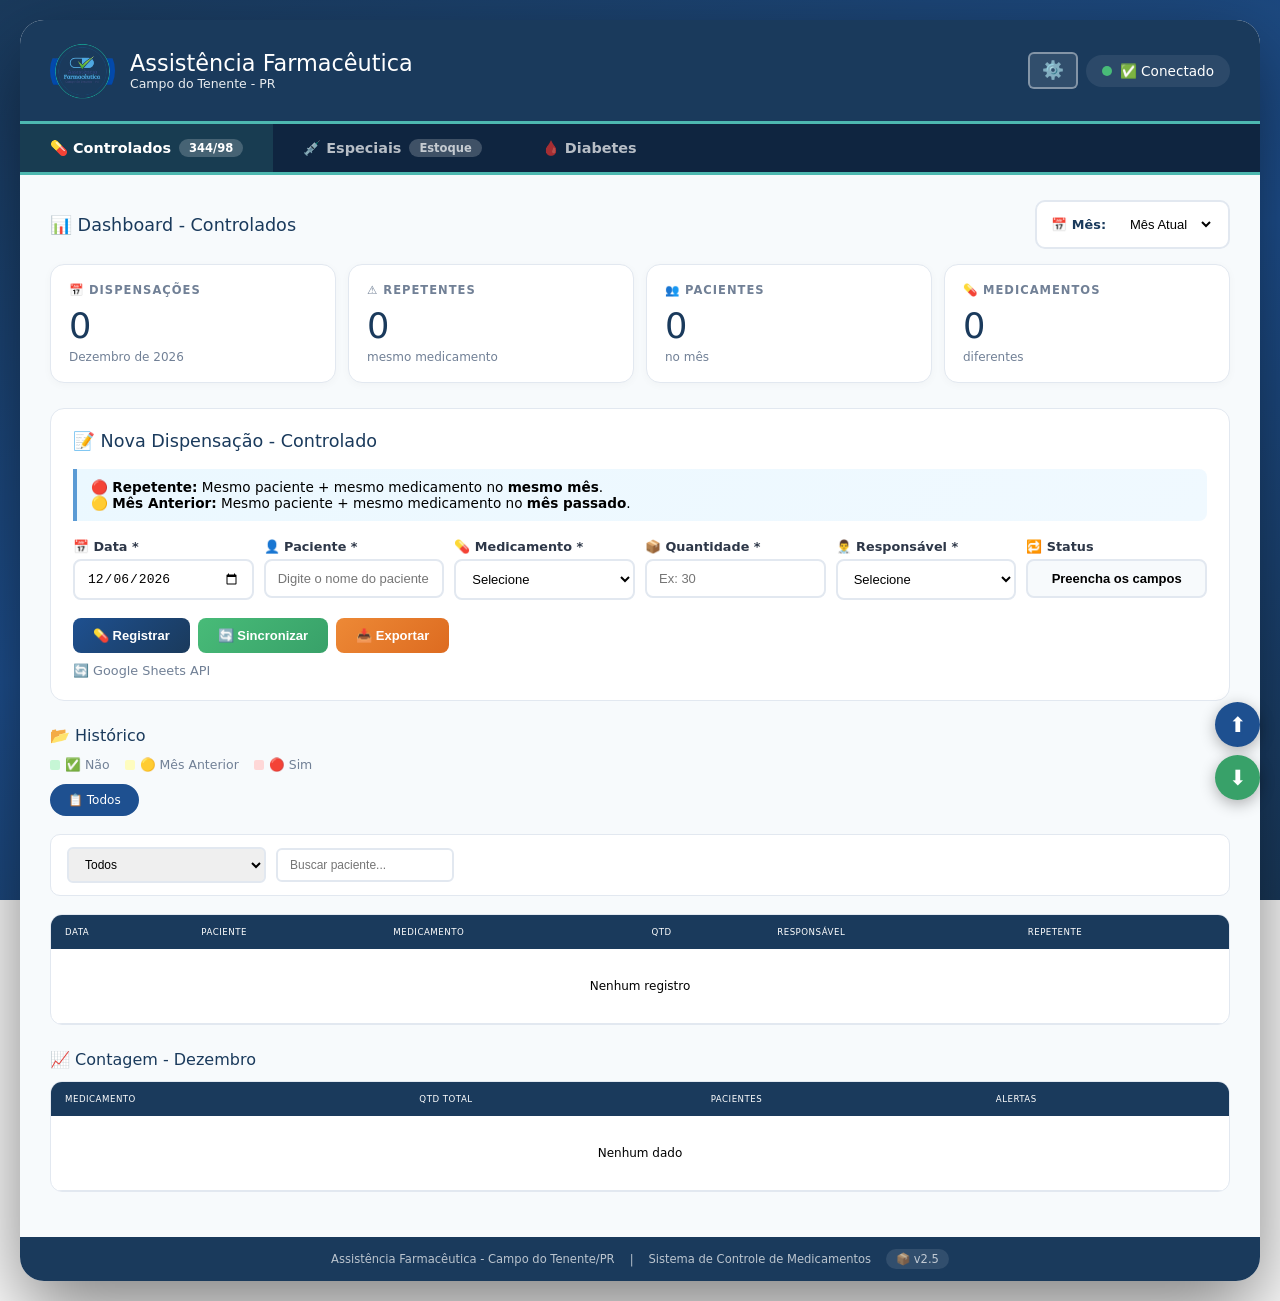
==== index.html @ 9ad4fb1c "Update index.html" ====
<!--
  Sistema: Assistência Farmacêutica v2.4
  ORIENTAÇÕES PARA LEIGOS E EDITORES:
  - Para mudar o visual (cores, tamanhos, fontes): edite o arquivo styles.css
  - Para alterar funcionamento, listas ou mensagens: edite o arquivo scripts.js
  - Aqui no index.html altere apenas A ESTRUTURA E TEXTOS FIXOS DA PÁGINA!
  Suporte e última versão em: https://github.com/farmaceuticoct-hub/farmacia-controle
-->
<!DOCTYPE html>
<html lang="pt-BR">
<head>
    <meta charset="UTF-8">
    <meta name="viewport" content="width=device-width, initial-scale=1.0">
    <title>Assistência Farmacêutica v2.4</title>
    <link rel="stylesheet" href="styles.css">
</head>
<body>
    <div class="status-registro" id="statusFlutuante"></div>
    
    <div class="botoes-navegacao">
        <button class="btn-navegacao btn-topo" onclick="irParaTopo()" title="Voltar ao topo">⬆</button>
        <button class="btn-navegacao btn-base" onclick="irParaBase()" title="Ir para o final">⬇</button>
    </div>

    <div class="container">
        <div class="header">
            <div class="header-logo">
    <img src="logo.png" alt="Assistência Farmacêutica" class="logo-img">
    <div class="header-info">
        <h1>Assistência Farmacêutica</h1>
        <p class="subtitle">Campo do Tenente - PR</p>
    </div>
</div>
            <div style="display:flex;align-items:center;gap:8px;">
                <button class="btn btn-sm btn-outline" onclick="abrirConfig()" style="color:white;border-color:rgba(255,255,255,0.4);background:rgba(255,255,255,0.1);font-size:1.1em;" title="Painel de Configurações">⚙️</button>
                <div style="display:flex;align-items:center;gap:8px;background:rgba(255,255,255,0.08);padding:8px 16px;border-radius:50px;font-size:0.85em;color:white;">
                    <div id="statusDot" style="width:10px;height:10px;border-radius:50%;background:#ffa500;"></div><span id="statusText">Pronto</span>
                </div>
            </div>
        </div>
        
        <div class="nav-tabs">
            <div class="nav-tab active" onclick="trocarModulo('controlados')">💊 Controlados <span class="nav-tab-badge">344/98</span></div>
            <div class="nav-tab" onclick="trocarModulo('especiais')">💉 Especiais <span class="nav-tab-badge">Estoque</span></div>
            <div class="nav-tab" onclick="trocarModulo('diabetes')">🩸 Diabetes</div>
        </div>
        
        <div class="content">
            <div class="modulo active" id="modulo-controlados">
                <div class="dashboard-header"><h2>📊 Dashboard - Controlados</h2><div class="mes-selector"><label>📅 Mês:</label><select id="dashboardMesControlados" onchange="atualizarDashboardControlados()"><option value="atual">Mês Atual</option></select></div></div>
                <div class="stats-grid">
                    <div class="stat-card"><h3>📅 Dispensações</h3><div class="number" id="ctrlTotal">0</div><small id="ctrlMesLabel">Mês atual</small></div>
                    <div class="stat-card"><h3>⚠️ Repetentes</h3><div class="number" id="ctrlRepetentes">0</div><small>mesmo medicamento</small></div>
                    <div class="stat-card"><h3>👥 Pacientes</h3><div class="number" id="ctrlPacientes">0</div><small>no mês</small></div>
                    <div class="stat-card"><h3>💊 Medicamentos</h3><div class="number" id="ctrlMeds">0</div><small>diferentes</small></div>
                </div>
                <div class="form-section">
                    <h2>📝 Nova Dispensação - Controlado</h2>
                    <div class="info-box">🔴 <strong>Repetente:</strong> Mesmo paciente + mesmo medicamento no <strong>mesmo mês</strong>.<br>🟡 <strong>Mês Anterior:</strong> Mesmo paciente + mesmo medicamento no <strong>mês passado</strong>.</div>
                    <div class="form-grid">
                        <div class="form-group"><label>📅 Data *</label><input type="date" id="ctrlData" required onchange="verificarRepetenteCtrl()"></div>
                        <div class="form-group">
    <label>👤 Paciente *</label>
    <input type="text" id="ctrlPaciente" placeholder="Digite o nome do paciente" list="listaPacientesCtrl" required oninput="verificarRepetenteCtrl()" autocomplete="off">
    <datalist id="listaPacientesCtrl"></datalist>
</div>
                        <div class="form-group"><label>💊 Medicamento *</label><select id="ctrlMedicamento" required onchange="verificarRepetenteCtrl()"><option value="">Selecione</option></select></div>
                        <div class="form-group"><label>📦 Quantidade *</label><input type="number" id="ctrlQuantidade" min="1" placeholder="Ex: 30" required></div>
                        <div class="form-group"><label>👨‍⚕️ Responsável *</label><select id="ctrlResponsavel" required><option value="">Selecione</option></select></div>
                        <div class="form-group"><label>🔁 Status</label><input type="text" id="ctrlRepetente" readonly value="Preencha os campos"></div>
                    </div>
                    <div class="btn-group">
                        <button class="btn btn-primary" onclick="registrarControlado()">💊 Registrar</button>
                        <button class="btn btn-success" onclick="sincronizarTudo()">🔄 Sincronizar</button>
                        <button class="btn btn-warning" onclick="exportarCSVCtrl()">📥 Exportar</button>
                    </div>
                    <div class="sync-info" id="syncInfoCtrl">🔄 Google Sheets API</div>
                </div>
                <h3 class="section-title">📂 Histórico</h3>
                <div class="legenda"><span class="legenda-item"><span class="legenda-dot ld-ok"></span> ✅ Não</span><span class="legenda-item"><span class="legenda-dot ld-mes-anterior"></span> 🟡 Mês Anterior</span><span class="legenda-item"><span class="legenda-dot ld-repetente"></span> 🔴 Sim</span></div>
                <div class="month-tabs" id="ctrlMonthTabs"><div class="month-tab active" onclick="filtrarCtrlMes('todos')">📋 Todos</div></div>
                <div class="filter-bar"><select id="ctrlFiltroMed" onchange="aplicarFiltrosCtrl()"><option value="todos">Todos</option></select><input type="text" id="ctrlFiltroPaciente" placeholder="Buscar paciente..." onkeyup="aplicarFiltrosCtrl()"><span id="ctrlResultCount" style="margin-left:auto;font-weight:500;color:var(--texto-claro);"></span></div>
                <div class="table-wrapper"><table><thead><tr><th>Data</th><th>Paciente</th><th>Medicamento</th><th>Qtd</th><th>Responsável</th><th>Repetente</th></tr></thead><tbody id="ctrlTabela"><tr><td colspan="6" style="text-align:center;padding:30px;">Carregando...</td></tr></tbody></table></div>
                <h3 class="section-title">📈 Contagem - <span id="ctrlTituloContagem"></span></h3>
                <div class="table-wrapper"><table><thead><tr><th>Medicamento</th><th>Qtd Total</th><th>Pacientes</th><th>Alertas</th></tr></thead><tbody id="ctrlTabelaContagem"><tr><td colspan="4" style="text-align:center;padding:30px;">Selecione um mês</td></tr></tbody></table></div>
            </div>
            
            <div class="modulo" id="modulo-especiais">
                <div class="dashboard-header"><h2>📊 Dashboard - Especiais</h2><div class="mes-selector"><label>📅 Mês:</label><select id="dashboardMesEspeciais" onchange="atualizarDashboardEspeciais()"><option value="atual">Mês Atual</option></select></div></div>
                <div class="stats-grid">
                    <div class="stat-card"><h3>📅 Dispensações</h3><div class="number" id="espTotal">0</div><small id="espMesLabel">Mês atual</small></div>
                    <div class="stat-card"><h3>📦 Ferro</h3><div class="number" id="espEstoqueFerro">0</div><small>ampolas</small></div>
                    <div class="stat-card"><h3>📦 Enoxaparina</h3><div class="number" id="espEstoqueEnoxa">0</div><small>seringas</small></div>
                    <div class="stat-card"><h3>👥 Pacientes</h3><div class="number" id="espPacientes">0</div><small>no mês</small></div>
                </div>
                <h3 class="section-title">📦 Status do Estoque</h3><div id="estoqueStatus"></div>
                <div class="form-section">
                    <h2>📝 Nova Dispensação - Especial</h2>
                    <div class="form-grid">
                        <div class="form-group"><label>📅 Data *</label><input type="date" id="espData" required></div>
                        <div class="form-group">
    <label>👤 Paciente *</label>
    <input type="text" id="espPaciente" placeholder="Digite o nome do paciente" list="listaPacientesEsp" required autocomplete="off">
    <datalist id="listaPacientesEsp"></datalist>
</div>
                        <div class="form-group"><label>💉 Medicamento *</label><select id="espMedicamento" required onchange="atualizarEstoqueDisponivel()"><option value="">Selecione</option></select></div>
                        <div class="form-group"><label>📦 Ampolas *</label><input type="number" id="espAmpolas" min="1" placeholder="Ex: 3" required oninput="atualizarEstoqueDisponivel()"></div>
                        <div class="form-group"><label>👨‍⚕️ Prescritor *</label><input type="text" id="espPrescritor" placeholder="Nome do médico" required></div>
                        <div class="form-group"><label>🔄 Amp/Ciclo</label><input type="number" id="espAmpolasCiclo" min="1" placeholder="Ex: 10"></div>
                        <div class="form-group"><label>🔁 Ciclos EV</label><input type="number" id="espCiclosEV" min="1" placeholder="Ex: 3"></div>
                        <div class="form-group"><label>📋 Estoque</label><input type="text" id="espEstoqueDisponivel" readonly value="Selecione o medicamento"></div>
                    </div>
                    <div class="btn-group">
                        <button class="btn btn-roxo" onclick="registrarEspecial()">💉 Registrar</button>
                        <button class="btn btn-success" onclick="sincronizarTudo()">🔄 Sincronizar</button>
                        <button class="btn btn-warning" onclick="abrirEntradaEstoque()">📥 Entrada</button>
                        <button class="btn btn-info" onclick="exportarCSVEsp()">📤 Exportar</button>
                    </div>
                    <div class="sync-info" id="syncInfoEsp">🔄 Google Sheets API</div>
                </div>
                <h3 class="section-title">📂 Histórico</h3>
                <div class="month-tabs" id="espMonthTabs"><div class="month-tab active" onclick="filtrarEspMes('todos')">📋 Todos</div></div>
                <div class="filter-bar"><select id="espFiltroMed" onchange="aplicarFiltrosEsp()"><option value="todos">Todos</option></select><input type="text" id="espFiltroPaciente" placeholder="Buscar paciente..." onkeyup="aplicarFiltrosEsp()"><span id="espResultCount" style="margin-left:auto;font-weight:500;color:var(--texto-claro);"></span></div>
                <div class="table-wrapper"><table><thead><tr><th>Data</th><th>Paciente</th><th>Medicamento</th><th>Amp</th><th>Prescritor</th><th>A/C</th><th>EV</th></tr></thead><tbody id="espTabela"><tr><td colspan="7" style="text-align:center;padding:30px;">Carregando...</td></tr></tbody></table></div>
            </div>
        </div>
               <div class="modulo" id="modulo-diabetes">
               <!-- Dashboard, formulário de cadastro de paciente, formulário de dispensação, histórico -->
        </div>
        
        <div class="footer"><span>Assistência Farmacêutica - Campo do Tenente/PR</span><span>|</span><span>Sistema de Controle de Medicamentos</span><span class="footer-version">📦 v2.5</span></div>
    </div>
    
    <!-- MODAIS (FORA DO CONTAINER PRINCIPAL) -->
    <div id="modalEntradaEstoque" class="modal">
        <div class="modal-content" style="max-width:450px;">
            <h3 style="margin-bottom:12px;">📥 Entrada de Estoque</h3>
            <div class="form-grid">
                <div class="form-group"><label>💉 Medicamento</label><select id="entradaMedicamento"><option value="">Selecione</option></select></div>
                <div class="form-group"><label>📦 Quantidade</label><input type="number" id="entradaQuantidade" min="1" placeholder="Ex: 50"></div>
            </div>
            <div class="btn-group" style="margin-top:15px;">
                <button class="btn btn-success" onclick="registrarEntradaEstoque()">📥 Registrar</button>
                <button class="btn" onclick="fecharModal('modalEntradaEstoque')" style="background:#a0aec0;color:white;">Cancelar</button>
            </div>
        </div>
    </div>
    
    <div id="modalConfig" class="modal">
        <div class="modal-content">
            <h3 style="margin-bottom:12px;color:var(--azul-escuro);">⚙️ Painel de Configurações</h3>
            <p style="font-size:0.8em;color:var(--texto-claro);margin-bottom:15px;">📦 v<span id="configVersao"></span> | 🔐 Google Sheets API | 💾 Dados locais</p>
            <div class="config-tabs">
                <div class="config-tab active" onclick="trocarConfigTab('medicamentos')">💊 Medicamentos</div>
                <div class="config-tab" onclick="trocarConfigTab('limites')">📊 Limites</div>
                <div class="config-tab" onclick="trocarConfigTab('backup')">💾 Backup</div>
                <div class="config-tab" onclick="trocarConfigTab('sobre')">ℹ️ Sobre</div>
            </div>
            <div class="config-panel active" id="configPanel-medicamentos">
                <div class="config-section"><h4>💊 Controlados</h4><textarea id="cfgMedsCtrl" rows="10" style="width:100%;padding:8px;border:2px solid #e2e8f0;border-radius:8px;font-size:12px;"></textarea></div>
                <div class="config-section"><h4>👨‍⚕️ Responsáveis</h4><textarea id="cfgResps" rows="3" style="width:100%;padding:8px;border:2px solid #e2e8f0;border-radius:8px;font-size:12px;"></textarea></div>
                <div class="config-section"><h4>💉 Especiais</h4><textarea id="cfgMedsEsp" rows="3" style="width:100%;padding:8px;border:2px solid #e2e8f0;border-radius:8px;font-size:12px;"></textarea></div>
                <button class="btn btn-primary" onclick="salvarConfigMedicamentos()">💾 Salvar</button>
            </div>
            <div class="config-panel" id="configPanel-limites">
                <div class="config-section"><h4>📦 Limites de Estoque</h4><div class="config-row"><div><label>🔴 Crítico (≤)</label><input type="number" id="cfgEstoqueCritico" min="0" value="5"></div><div><label>🟡 Baixo (≤)</label><input type="number" id="cfgEstoqueBaixo" min="0" value="15"></div></div></div>
                <button class="btn btn-primary" onclick="salvarConfigLimites()">💾 Salvar</button>
            </div>
            <div class="config-panel" id="configPanel-backup">
                <div class="config-section"><h4>💾 Exportar/Importar</h4><p class="config-info">Exporte configurações para arquivo.</p><div style="display:flex;gap:8px;"><button class="btn btn-info btn-sm" onclick="exportarConfig()">📥 Exportar</button><button class="btn btn-outline btn-sm" onclick="document.getElementById('importConfigFile').click()">📤 Importar</button><input type="file" id="importConfigFile" accept=".json" style="display:none;" onchange="importarConfig(event)"></div></div>
                <div class="config-section"><h4>🔄 Resetar</h4><p class="config-info" style="color:var(--danger);">Apaga dados locais.</p><button class="btn btn-danger btn-sm" onclick="resetarDadosLocais()">🗑️ Limpar</button></div>
            </div>
            <div class="config-panel" id="configPanel-sobre">
                <div class="config-section"><h4>ℹ️ Sobre</h4><p style="font-size:0.85em;line-height:1.6;"><strong>Assistência Farmacêutica</strong><br>Campo do Tenente - PR<br><br><strong>Versão:</strong> <span id="configVersaoSobre"></span><br><strong>Módulos:</strong> Controlados + Especiais<br><strong>Conexão:</strong> Google Sheets API<br><br>✅ Registro de dispensações<br>✅ Detecção de repetentes<br>✅ Controle de estoque<br>✅ Dashboard mensal<br>✅ Exportação CSV<br>✅ Painel de configurações</p></div>
            </div>
            <div style="margin-top:15px;text-align:right;"><button class="btn" onclick="fecharModal('modalConfig')" style="background:#a0aec0;color:white;">Fechar</button></div>
        </div>
    </div>

    <script src="scripts.js"></script>
</body>
</html>
---- styles.css ----
/*
 * Arquivo: styles.css
 * Descrição: Todas as regras de estilo do sistema Assistência Farmacêutica
 *
 * COMO EDITAR? 
 * Altere as cores, tamanhos de fonte, espaçamentos, bordas etc. conforme preferir.
 * Exemplo: para mudar a cor de fundo, altere o valor de background.
 *
 * DICA: Use https://htmlcolorcodes.com/ para escolher outras cores.
 */

:root {
    --azul-escuro: #1a3a5c;
    --azul-medio: #1e5090;
    --azul-claro: #5b9bd5;
    --azul-bebe: #b8d4f0;
    --verde-agua: #4db8b0;
    --verde-vibrante: #38a169;
    --verde-suave: #48bb78;
    --verde-claro: #c6f6d5;
    --amarelo-alerta: #ecc94b;
    --amarelo-claro: #fefcbf;
    --roxo: #6b46c1;
    --roxo-claro: #e9d8fd;
    --branco: #ffffff;
    --cinza-claro: #f7fafc;
    --cinza-medio: #e2e8f0;
    --texto: #2d3748;
    --texto-claro: #718096;
    --danger: #e53e3e;
    --danger-claro: #fed7d7;
    --warning: #ed8936;
    --warning-claro: #feebc8;
}

/* Restante do CSS completo colado aqui: */

* { margin: 0; padding: 0; box-sizing: border-box; }

body { 
    font-family: 'Segoe UI', system-ui, -apple-system, sans-serif; 
    background: linear-gradient(160deg, #1a3a5c 0%, #1e5090 50%, #1a3a5c 100%);
    background-attachment: fixed;
    min-height: 100vh; 
    padding: 20px;
}

        .container { max-width: 1600px; margin: 0 auto; background: var(--branco); border-radius: 24px; box-shadow: 0 30px 80px rgba(0,0,0,0.5); overflow: hidden; }
        .header { background: var(--azul-escuro); color: white; padding: 18px 30px; display: flex; justify-content: space-between; align-items: center; flex-wrap: wrap; gap: 15px; border-bottom: 3px solid var(--verde-agua); }
        .header-logo { display: flex; align-items: center; gap: 15px; }
        .logo-svg { width: 65px; height: 65px; flex-shrink: 0; }
        .header-info h1 { font-size: 1.4em; font-weight: 400; }
        .header-info .subtitle { font-size: 0.78em; opacity: 0.9; }
        
        .nav-tabs { display: flex; background: #0f2540; gap: 0; border-bottom: 3px solid var(--verde-agua); }
        .nav-tab { padding: 15px 30px; color: rgba(255,255,255,0.7); cursor: pointer; font-weight: 600; font-size: 0.9em; transition: all 0.3s; border-bottom: 3px solid transparent; margin-bottom: -3px; display: flex; align-items: center; gap: 8px; }
        .nav-tab:hover { color: white; background: rgba(255,255,255,0.05); }
        .nav-tab.active { color: white; border-bottom-color: var(--verde-agua); background: rgba(77,184,176,0.15); }
        .nav-tab-badge { background: rgba(255,255,255,0.2); padding: 2px 10px; border-radius: 12px; font-size: 0.8em; }
        
        .content { padding: 25px 30px; background: var(--cinza-claro); min-height: 500px; }
        .modulo { display: none; }
        .modulo.active { display: block; }
        
        .status-registro { position: fixed; top: 20px; left: 50%; transform: translateX(-50%); z-index: 9999; padding: 16px 28px; border-radius: 14px; font-weight: 600; font-size: 0.95em; box-shadow: 0 10px 40px rgba(0,0,0,0.3); display: none; max-width: 500px; text-align: center; white-space: pre-line; animation: statusIn 0.4s ease; }
        @keyframes statusIn { from { transform: translateX(-50%) translateY(-30px); opacity: 0; } to { transform: translateX(-50%) translateY(0); opacity: 1; } }
        .status-sucesso { background: #f0fff4; color: #22543d; border: 2px solid var(--verde-vibrante); }
        .status-alerta { background: var(--warning-claro); color: #7c2d12; border: 2px solid var(--warning); }
        .status-erro { background: var(--danger-claro); color: #742a2a; border: 2px solid var(--danger); }
        .status-info { background: #ebf8ff; color: #2a4365; border: 2px solid #4299e1; }
        
        .dashboard-header { display: flex; justify-content: space-between; align-items: center; flex-wrap: wrap; gap: 15px; margin-bottom: 15px; }
        .dashboard-header h2 { color: var(--azul-escuro); font-weight: 500; font-size: 1.1em; }
        .mes-selector { display: flex; align-items: center; gap: 10px; background: var(--branco); padding: 8px 14px; border-radius: 10px; border: 2px solid var(--cinza-medio); }
        .mes-selector label { font-weight: 600; font-size: 0.8em; color: var(--azul-escuro); }
        .mes-selector select { padding: 6px 10px; border: none; font-size: 13px; background: transparent; cursor: pointer; }
        
        .stats-grid { display: grid; grid-template-columns: repeat(auto-fit, minmax(180px, 1fr)); gap: 12px; margin-bottom: 25px; }
        .stat-card { background: var(--branco); border-radius: 14px; padding: 18px; border: 1px solid var(--cinza-medio); box-shadow: 0 2px 8px rgba(0,0,0,0.03); }
        .stat-card h3 { font-size: 0.72em; text-transform: uppercase; letter-spacing: 1px; margin-bottom: 8px; color: var(--texto-claro); font-weight: 600; }
        .stat-card .number { font-size: 2.2em; font-weight: 300; color: var(--azul-escuro); }
        .stat-card small { display: block; margin-top: 4px; color: var(--texto-claro); font-size: 0.75em; }
        
        .form-section { background: var(--branco); padding: 22px; border-radius: 14px; margin-bottom: 22px; border: 1px solid var(--cinza-medio); }
        .form-section h2 { margin-bottom: 18px; color: var(--azul-escuro); font-weight: 500; font-size: 1.1em; }
        .info-box { background: linear-gradient(135deg, #ebf8ff, #f0f9ff); border-left: 4px solid var(--azul-claro); padding: 10px 14px; border-radius: 0 8px 8px 0; margin-bottom: 18px; font-size: 0.85em; }
        .form-grid { display: grid; grid-template-columns: repeat(auto-fit, minmax(160px, 1fr)); gap: 10px; margin-bottom: 18px; }
        .form-group { display: flex; flex-direction: column; }
        .form-group label { font-weight: 600; font-size: 0.8em; margin-bottom: 5px; color: var(--texto); }
        .form-group input, .form-group select { width: 100%; padding: 10px 12px; border: 2px solid var(--cinza-medio); border-radius: 8px; font-size: 13px; background: var(--branco); }
        .form-group input:focus, .form-group select:focus { outline: none; border-color: var(--azul-claro); }
        .form-group input[readonly] { background: var(--cinza-claro); font-weight: bold; text-align: center; }
        
        .btn { padding: 10px 20px; border: none; border-radius: 8px; font-size: 13px; font-weight: 600; cursor: pointer; transition: all 0.2s; display: inline-flex; align-items: center; gap: 6px; }
        .btn-primary { background: linear-gradient(135deg, var(--azul-medio), var(--azul-escuro)); color: white; }
        .btn-primary:hover { transform: translateY(-1px); }
        .btn-success { background: linear-gradient(135deg, var(--verde-suave), var(--verde-vibrante)); color: white; }
        .btn-roxo { background: linear-gradient(135deg, var(--roxo), #553c9a); color: white; }
        .btn-warning { background: linear-gradient(135deg, var(--warning), #dd6b20); color: white; }
        .btn-info { background: linear-gradient(135deg, #ebf8ff, var(--azul-bebe)); color: var(--azul-escuro); }
        .btn-group { display: flex; gap: 8px; flex-wrap: wrap; }
        .btn-sm { padding: 6px 12px; font-size: 11px; border-radius: 6px; }
        .btn-outline { background: transparent; border: 2px solid var(--azul-medio); color: var(--azul-medio); font-weight: 600; }
        .btn-outline:hover { background: var(--azul-medio); color: white; }
        .btn-danger { background: var(--danger); color: white; }
        
        .table-wrapper { overflow-x: auto; border-radius: 12px; border: 1px solid var(--cinza-medio); background: var(--branco); margin-bottom: 20px; }
        table { width: 100%; border-collapse: collapse; font-size: 12px; }
        th { background: var(--azul-escuro); color: white; padding: 12px 14px; text-align: left; font-weight: 500; text-transform: uppercase; letter-spacing: 0.5px; font-size: 0.72em; }
        td { padding: 10px 14px; border-bottom: 1px solid var(--cinza-medio); }
        tbody tr:hover { background: #f7fafc; }
        
        .badge { display: inline-block; padding: 4px 10px; border-radius: 20px; font-size: 10px; font-weight: 700; }
        .badge-ok { background: var(--verde-claro); color: #22543d; }
        .badge-alert { background: var(--danger-claro); color: #742a2a; animation: blink 1s infinite; }
        .badge-mes-anterior { background: var(--amarelo-claro); color: #975a16; }
        .badge-estoque-baixo { background: var(--danger-claro); color: #742a2a; }
        .badge-estoque-medio { background: var(--amarelo-claro); color: #975a16; }
        .badge-estoque-ok { background: var(--verde-claro); color: #22543d; }
        @keyframes blink { 0%, 100% { opacity: 1; } 50% { opacity: 0.5; } }
        
        .section-title { margin: 25px 0 12px 0; color: var(--azul-escuro); font-weight: 500; font-size: 1em; }
        .month-tabs { display: flex; gap: 6px; flex-wrap: wrap; margin-bottom: 18px; }
        .month-tab { padding: 7px 16px; border-radius: 18px; border: 2px solid var(--cinza-medio); background: var(--branco); cursor: pointer; font-size: 12px; transition: all 0.2s; }
        .month-tab:hover { border-color: var(--azul-claro); }
        .month-tab.active { background: var(--azul-medio); color: white; border-color: var(--azul-medio); }
        .filter-bar { display: flex; gap: 10px; margin-bottom: 18px; align-items: center; flex-wrap: wrap; background: var(--branco); padding: 12px 16px; border-radius: 10px; border: 1px solid var(--cinza-medio); }
        .filter-bar select, .filter-bar input { padding: 8px 12px; border: 2px solid var(--cinza-medio); border-radius: 6px; font-size: 12px; }
        .legenda { display: flex; gap: 15px; flex-wrap: wrap; margin-bottom: 12px; font-size: 0.78em; color: var(--texto-claro); }
        .legenda-item { display: flex; align-items: center; gap: 5px; }
        .legenda-dot { width: 10px; height: 10px; border-radius: 2px; flex-shrink: 0; }
        .legenda-dot.ld-ok { background: var(--verde-claro); }
        .legenda-dot.ld-mes-anterior { background: var(--amarelo-claro); }
        .legenda-dot.ld-repetente { background: var(--danger-claro); }
        .estoque-card { background: var(--branco); border-radius: 12px; padding: 15px; border: 1px solid var(--cinza-medio); margin-bottom: 10px; display: flex; justify-content: space-between; align-items: center; flex-wrap: wrap; gap: 10px; }
        .estoque-card.estoque-baixo { border-left: 4px solid var(--danger); background: var(--danger-claro); }
        .estoque-card.estoque-medio { border-left: 4px solid var(--warning); background: var(--warning-claro); }
        .estoque-card.estoque-ok { border-left: 4px solid var(--verde-vibrante); }
        .modal { display: none; position: fixed; top: 0; left: 0; width: 100%; height: 100%; background: rgba(0,0,0,0.6); z-index: 1000; justify-content: center; align-items: center; }
        .modal.active { display: flex; }
        .modal-content { background: var(--branco); border-radius: 16px; padding: 25px; max-width: 650px; width: 90%; max-height: 80vh; overflow-y: auto; box-shadow: 0 25px 70px rgba(0,0,0,0.4); }
        .sync-info { margin-top: 10px; font-size: 0.8em; color: var(--texto-claro); }
        .footer { text-align: center; padding: 12px; background: var(--azul-escuro); color: rgba(255,255,255,0.7); font-size: 0.72em; display: flex; justify-content: center; align-items: center; gap: 15px; flex-wrap: wrap; }
        .footer-version { background: rgba(255,255,255,0.1); padding: 3px 10px; border-radius: 10px; font-weight: 500; }
        .config-section { margin-bottom: 15px; padding: 12px; background: var(--cinza-claro); border-radius: 8px; border: 1px solid var(--cinza-medio); }
        .config-section h4 { color: var(--azul-escuro); margin-bottom: 8px; font-size: 0.9em; }
        .config-section label { display: block; font-size: 0.8em; color: var(--texto); margin-bottom: 4px; font-weight: 600; }
        .config-section input, .config-section select, .config-section textarea { width: 100%; padding: 8px 10px; border: 2px solid var(--cinza-medio); border-radius: 6px; font-size: 12px; margin-bottom: 8px; font-family: inherit; }
        .config-row { display: grid; grid-template-columns: 1fr 1fr; gap: 10px; }
        .config-info { font-size: 0.75em; color: var(--texto-claro); margin-bottom: 8px; font-style: italic; }
        .config-tabs { display: flex; gap: 4px; margin-bottom: 15px; border-bottom: 2px solid var(--cinza-medio); }
        .config-tab { padding: 8px 16px; cursor: pointer; font-size: 0.8em; font-weight: 600; color: var(--texto-claro); border-bottom: 2px solid transparent; margin-bottom: -2px; transition: all 0.2s; }
        .config-tab:hover { color: var(--azul-escuro); }
        .config-tab.active { color: var(--azul-medio); border-bottom-color: var(--azul-medio); }
        .config-panel { display: none; }
        .config-panel.active { display: block; }
        
        .botoes-navegacao { position: fixed; bottom: 100px; right: 20px; z-index: 999; display: flex; flex-direction: column; gap: 8px; }
        .btn-navegacao { width: 45px; height: 45px; border-radius: 50%; border: none; background: var(--azul-medio); color: white; font-size: 1.3em; cursor: pointer; box-shadow: 0 4px 15px rgba(0,0,0,0.3); transition: all 0.3s; display: flex; align-items: center; justify-content: center; opacity: 0; transform: translateY(20px); pointer-events: none; }
        .btn-navegacao.visivel { opacity: 1; transform: translateY(0); pointer-events: auto; }
        .btn-navegacao:hover { background: var(--azul-escuro); transform: scale(1.1); }
        .btn-base { background: var(--verde-vibrante); }
        .btn-base:hover { background: #2f855a; }
        
        @media (max-width: 768px) {
            .header { flex-direction: column; text-align: center; }
            .nav-tab { padding: 12px 15px; font-size: 0.8em; }
            .stats-grid { grid-template-columns: repeat(2, 1fr); }
            .form-grid { grid-template-columns: 1fr; }
            .btn-group { flex-direction: column; }
            .btn { width: 100%; justify-content: center; }
        }
.logo-img {
    width: 65px;
    height: 65px;
    border-radius: 50%; /* Se quiser circular */
    object-fit: contain; /* Para manter proporção */
    flex-shrink: 0;
}
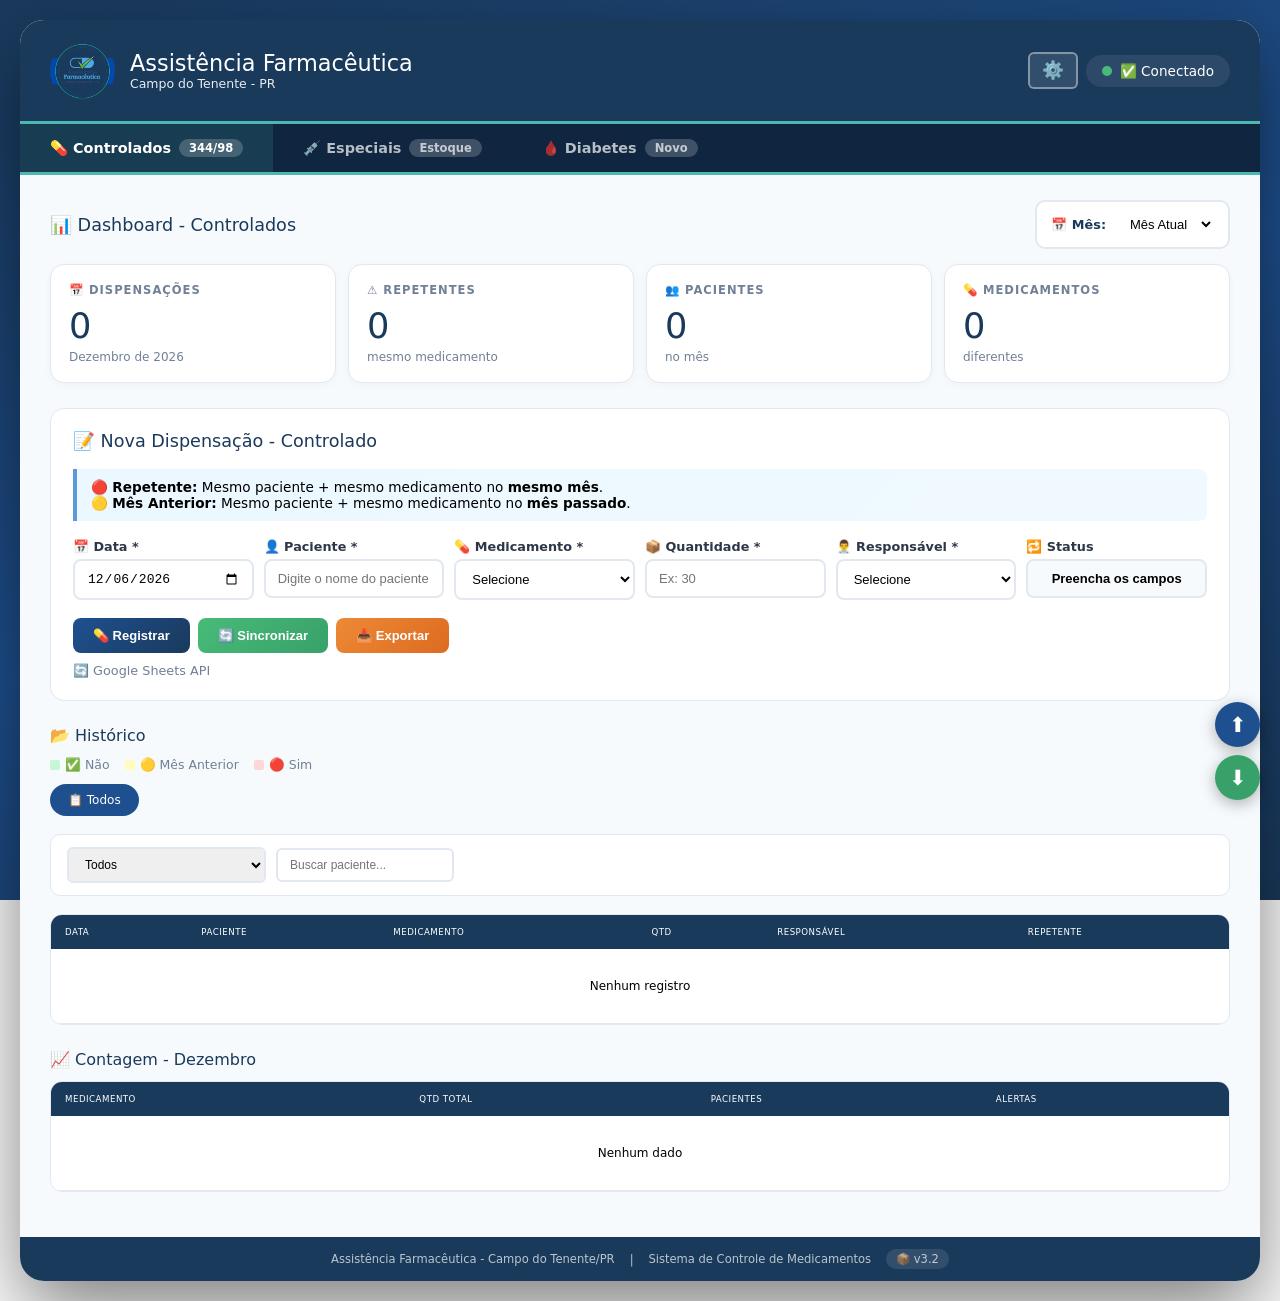
==== commit 8b269006: "Update index.html" ====
--- a/index.html
+++ b/index.html
@@ -1,18 +1,20 @@
 <!--
-  Sistema: Assistência Farmacêutica v2.4
-  ORIENTAÇÕES PARA LEIGOS E EDITORES:
-  - Para mudar o visual (cores, tamanhos, fontes): edite o arquivo styles.css
-  - Para alterar funcionamento, listas ou mensagens: edite o arquivo scripts.js
-  - Aqui no index.html altere apenas A ESTRUTURA E TEXTOS FIXOS DA PÁGINA!
-  Suporte e última versão em: https://github.com/farmaceuticoct-hub/farmacia-controle
+  Sistema: Assistência Farmacêutica v3.2
+  Unificado: Controlados + Especiais + Diabetes
 -->
 <!DOCTYPE html>
 <html lang="pt-BR">
 <head>
     <meta charset="UTF-8">
     <meta name="viewport" content="width=device-width, initial-scale=1.0">
-    <title>Assistência Farmacêutica v2.4</title>
+    <title>Assistência Farmacêutica v3.2</title>
     <link rel="stylesheet" href="styles.css">
+    <style>
+        /* Estilos adicionais para Diabetes */
+        .btn-dia { background: linear-gradient(135deg, #00b894, #00b894); color: white; }
+        .btn-dia:hover { background: #00a381; transform: scale(1.02); }
+        .badge-limite-excedido { background: var(--danger-claro); color: #742a2a; font-weight: bold; }
+    </style>
 </head>
 <body>
     <div class="status-registro" id="statusFlutuante"></div>
@@ -23,29 +25,33 @@
     </div>
 
     <div class="container">
+        <!-- HEADER -->
         <div class="header">
             <div class="header-logo">
-    <img src="logo.png" alt="Assistência Farmacêutica" class="logo-img">
-    <div class="header-info">
-        <h1>Assistência Farmacêutica</h1>
-        <p class="subtitle">Campo do Tenente - PR</p>
-    </div>
-</div>
+                <img src="logo.png" alt="Assistência Farmacêutica" class="logo-img">
+                <div class="header-info">
+                    <h1>Assistência Farmacêutica</h1>
+                    <p class="subtitle">Campo do Tenente - PR</p>
+                </div>
+            </div>
             <div style="display:flex;align-items:center;gap:8px;">
                 <button class="btn btn-sm btn-outline" onclick="abrirConfig()" style="color:white;border-color:rgba(255,255,255,0.4);background:rgba(255,255,255,0.1);font-size:1.1em;" title="Painel de Configurações">⚙️</button>
                 <div style="display:flex;align-items:center;gap:8px;background:rgba(255,255,255,0.08);padding:8px 16px;border-radius:50px;font-size:0.85em;color:white;">
-                    <div id="statusDot" style="width:10px;height:10px;border-radius:50%;background:#ffa500;"></div><span id="statusText">Pronto</span>
+                    <div id="statusDot" style="width:10px;height:10px;border-radius:50%;background:#ffa500;"></div>
+                    <span id="statusText">Pronto</span>
                 </div>
             </div>
         </div>
         
+        <!-- NAVEGAÇÃO -->
         <div class="nav-tabs">
             <div class="nav-tab active" onclick="trocarModulo('controlados')">💊 Controlados <span class="nav-tab-badge">344/98</span></div>
             <div class="nav-tab" onclick="trocarModulo('especiais')">💉 Especiais <span class="nav-tab-badge">Estoque</span></div>
-            <div class="nav-tab" onclick="trocarModulo('diabetes')">🩸 Diabetes</div>
+            <div class="nav-tab" onclick="trocarModulo('diabetes')">🩸 Diabetes <span class="nav-tab-badge">Novo</span></div>
         </div>
         
         <div class="content">
+            <!-- MÓDULO CONTROLADOS -->
             <div class="modulo active" id="modulo-controlados">
                 <div class="dashboard-header"><h2>📊 Dashboard - Controlados</h2><div class="mes-selector"><label>📅 Mês:</label><select id="dashboardMesControlados" onchange="atualizarDashboardControlados()"><option value="atual">Mês Atual</option></select></div></div>
                 <div class="stats-grid">
@@ -60,10 +66,10 @@
                     <div class="form-grid">
                         <div class="form-group"><label>📅 Data *</label><input type="date" id="ctrlData" required onchange="verificarRepetenteCtrl()"></div>
                         <div class="form-group">
-    <label>👤 Paciente *</label>
-    <input type="text" id="ctrlPaciente" placeholder="Digite o nome do paciente" list="listaPacientesCtrl" required oninput="verificarRepetenteCtrl()" autocomplete="off">
-    <datalist id="listaPacientesCtrl"></datalist>
-</div>
+                            <label>👤 Paciente *</label>
+                            <input type="text" id="ctrlPaciente" placeholder="Digite o nome do paciente" list="listaPacientesCtrl" required oninput="verificarRepetenteCtrl()" autocomplete="off">
+                            <datalist id="listaPacientesCtrl"></datalist>
+                        </div>
                         <div class="form-group"><label>💊 Medicamento *</label><select id="ctrlMedicamento" required onchange="verificarRepetenteCtrl()"><option value="">Selecione</option></select></div>
                         <div class="form-group"><label>📦 Quantidade *</label><input type="number" id="ctrlQuantidade" min="1" placeholder="Ex: 30" required></div>
                         <div class="form-group"><label>👨‍⚕️ Responsável *</label><select id="ctrlResponsavel" required><option value="">Selecione</option></select></div>
@@ -85,6 +91,7 @@
                 <div class="table-wrapper"><table><thead><tr><th>Medicamento</th><th>Qtd Total</th><th>Pacientes</th><th>Alertas</th></tr></thead><tbody id="ctrlTabelaContagem"><tr><td colspan="4" style="text-align:center;padding:30px;">Selecione um mês</td></tr></tbody></table></div>
             </div>
             
+            <!-- MÓDULO ESPECIAIS -->
             <div class="modulo" id="modulo-especiais">
                 <div class="dashboard-header"><h2>📊 Dashboard - Especiais</h2><div class="mes-selector"><label>📅 Mês:</label><select id="dashboardMesEspeciais" onchange="atualizarDashboardEspeciais()"><option value="atual">Mês Atual</option></select></div></div>
                 <div class="stats-grid">
@@ -99,10 +106,10 @@
                     <div class="form-grid">
                         <div class="form-group"><label>📅 Data *</label><input type="date" id="espData" required></div>
                         <div class="form-group">
-    <label>👤 Paciente *</label>
-    <input type="text" id="espPaciente" placeholder="Digite o nome do paciente" list="listaPacientesEsp" required autocomplete="off">
-    <datalist id="listaPacientesEsp"></datalist>
-</div>
+                            <label>👤 Paciente *</label>
+                            <input type="text" id="espPaciente" placeholder="Digite o nome do paciente" list="listaPacientesEsp" required autocomplete="off">
+                            <datalist id="listaPacientesEsp"></datalist>
+                        </div>
                         <div class="form-group"><label>💉 Medicamento *</label><select id="espMedicamento" required onchange="atualizarEstoqueDisponivel()"><option value="">Selecione</option></select></div>
                         <div class="form-group"><label>📦 Ampolas *</label><input type="number" id="espAmpolas" min="1" placeholder="Ex: 3" required oninput="atualizarEstoqueDisponivel()"></div>
                         <div class="form-group"><label>👨‍⚕️ Prescritor *</label><input type="text" id="espPrescritor" placeholder="Nome do médico" required></div>
@@ -123,15 +130,97 @@
                 <div class="filter-bar"><select id="espFiltroMed" onchange="aplicarFiltrosEsp()"><option value="todos">Todos</option></select><input type="text" id="espFiltroPaciente" placeholder="Buscar paciente..." onkeyup="aplicarFiltrosEsp()"><span id="espResultCount" style="margin-left:auto;font-weight:500;color:var(--texto-claro);"></span></div>
                 <div class="table-wrapper"><table><thead><tr><th>Data</th><th>Paciente</th><th>Medicamento</th><th>Amp</th><th>Prescritor</th><th>A/C</th><th>EV</th></tr></thead><tbody id="espTabela"><tr><td colspan="7" style="text-align:center;padding:30px;">Carregando...</td></tr></tbody></table></div>
             </div>
-        </div>
-               <div class="modulo" id="modulo-diabetes">
-               <!-- Dashboard, formulário de cadastro de paciente, formulário de dispensação, histórico -->
+            
+            <!-- MÓDULO DIABETES -->
+            <div class="modulo" id="modulo-diabetes">
+                <!-- Dashboard -->
+                <div class="dashboard-header">
+                    <h2>📊 Dashboard - Diabetes</h2>
+                    <div class="mes-selector">
+                        <label>📅 Mês:</label>
+                        <select id="dashboardMesDiabetes" onchange="atualizarDashboardDiabetes()">
+                            <option value="atual">Mês Atual</option>
+                        </select>
+                    </div>
+                </div>
+                <div class="stats-grid">
+                    <div class="stat-card"><h3>📅 Dispensações</h3><div class="number" id="diabetesTotal">0</div><small id="diabetesMesLabel">Mês atual</small></div>
+                    <div class="stat-card"><h3>🩸 Pacientes</h3><div class="number" id="diabetesPacientes">0</div><small>atendidos</small></div>
+                    <div class="stat-card"><h3>📦 Itens</h3><div class="number" id="diabetesItens">0</div><small>dispensados</small></div>
+                    <div class="stat-card"><h3>🔄 Fila</h3><div class="number" id="diabetesFila">0</div><small>pendentes</small></div>
+                </div>
+
+                <!-- Cadastro de Paciente -->
+                <div class="form-section">
+                    <h2>👤 Cadastrar Paciente</h2>
+                    <div class="form-grid">
+                        <div class="form-group"><label>Nome *</label><input type="text" id="diabPacNome" placeholder="Nome completo" required></div>
+                        <div class="form-group"><label>Data de Nascimento *</label><input type="date" id="diabPacNasc" required></div>
+                        <div class="form-group"><label>ACS</label><input type="text" id="diabPacACS" placeholder="Agente de Saúde"></div>
+                        <div class="form-group"><label>Telefone</label><input type="tel" id="diabPacTel" placeholder="(XX) XXXX-XXXX"></div>
+                        <div class="form-group"><label>UBS</label><input type="text" id="diabPacUBS" placeholder="Unidade Básica"></div>
+                    </div>
+                    <button class="btn btn-primary" onclick="cadastrarPaciente()">💾 Salvar Paciente</button>
+                </div>
+
+                <!-- Dispensação Diabetes -->
+                <div class="form-section">
+                    <h2>📝 Nova Dispensação - Diabetes</h2>
+                    <div class="form-grid">
+                        <div class="form-group"><label>📅 Data *</label><input type="date" id="diabetesData" required></div>
+                        <div class="form-group">
+                            <label>👤 Paciente *</label>
+                            <input type="text" id="diabetesPaciente" placeholder="Digite o nome" list="listaPacientesDiabetes" required autocomplete="off">
+                            <datalist id="listaPacientesDiabetes"></datalist>
+                        </div>
+                        <div class="form-group"><label>📦 Tipo *</label>
+                            <select id="diabetesTipo" required onchange="atualizarItensDiabetes()">
+                                <option value="">Selecione</option>
+                                <option value="Canetas">Canetas</option>
+                                <option value="Refis">Refis</option>
+                                <option value="Insumos">Insumos</option>
+                            </select>
+                        </div>
+                        <div class="form-group"><label>🛒 Item *</label>
+                            <select id="diabetesItem" required><option value="">Selecione primeiro o Tipo</option></select>
+                        </div>
+                        <div class="form-group"><label>🔢 Quantidade *</label><input type="number" id="diabetesQuantidade" min="1" placeholder="Ex: 2" required></div>
+                        <div class="form-group"><label>📝 Observação</label><input type="text" id="diabetesObs" placeholder="Opcional"></div>
+                    </div>
+                    <div class="btn-group">
+                        <button class="btn btn-dia" onclick="registrarDiabetes()">🩸 Registrar</button>
+                        <button class="btn btn-success" onclick="sincronizarTudo()">🔄 Sincronizar</button>
+                    </div>
+                    <div class="sync-info" id="syncInfoDiabetes">🔄 Google Sheets API</div>
+                </div>
+
+                <h3 class="section-title">📂 Histórico - Diabetes</h3>
+                <div class="month-tabs" id="diabetesMonthTabs">
+                    <div class="month-tab active" onclick="filtrarDiabetesMes('todos')">📋 Todos</div>
+                </div>
+                <div class="filter-bar">
+                    <select id="diabetesFiltroTipo" onchange="aplicarFiltrosDiabetes()">
+                        <option value="todos">Todos os Tipos</option>
+                        <option value="Canetas">Canetas</option>
+                        <option value="Refis">Refis</option>
+                        <option value="Insumos">Insumos</option>
+                    </select>
+                    <input type="text" id="diabetesFiltroPaciente" placeholder="Buscar paciente..." onkeyup="aplicarFiltrosDiabetes()">
+                    <span id="diabetesResultCount" style="margin-left:auto;font-weight:500;color:var(--texto-claro);"></span>
+                </div>
+                <div class="table-wrapper">
+                    <table>
+                        <thead><tr><th>Data</th><th>Paciente</th><th>Tipo</th><th>Item</th><th>Qtd</th><th>Obs</th></tr></thead>
+                        <tbody id="diabetesTabela"><tr><td colspan="6" style="text-align:center;padding:30px;">Carregando...</td></tr></tbody>
+                    </table>
+                </div>
+            </div>
         </div>
         
-        <div class="footer"><span>Assistência Farmacêutica - Campo do Tenente/PR</span><span>|</span><span>Sistema de Controle de Medicamentos</span><span class="footer-version">📦 v2.5</span></div>
+        <div class="footer"><span>Assistência Farmacêutica - Campo do Tenente/PR</span><span>|</span><span>Sistema de Controle de Medicamentos</span><span class="footer-version">📦 v3.2</span></div>
     </div>
     
-    <!-- MODAIS (FORA DO CONTAINER PRINCIPAL) -->
+    <!-- MODAIS -->
     <div id="modalEntradaEstoque" class="modal">
         <div class="modal-content" style="max-width:450px;">
             <h3 style="margin-bottom:12px;">📥 Entrada de Estoque</h3>
@@ -171,7 +260,7 @@
                 <div class="config-section"><h4>🔄 Resetar</h4><p class="config-info" style="color:var(--danger);">Apaga dados locais.</p><button class="btn btn-danger btn-sm" onclick="resetarDadosLocais()">🗑️ Limpar</button></div>
             </div>
             <div class="config-panel" id="configPanel-sobre">
-                <div class="config-section"><h4>ℹ️ Sobre</h4><p style="font-size:0.85em;line-height:1.6;"><strong>Assistência Farmacêutica</strong><br>Campo do Tenente - PR<br><br><strong>Versão:</strong> <span id="configVersaoSobre"></span><br><strong>Módulos:</strong> Controlados + Especiais<br><strong>Conexão:</strong> Google Sheets API<br><br>✅ Registro de dispensações<br>✅ Detecção de repetentes<br>✅ Controle de estoque<br>✅ Dashboard mensal<br>✅ Exportação CSV<br>✅ Painel de configurações</p></div>
+                <div class="config-section"><h4>ℹ️ Sobre</h4><p style="font-size:0.85em;line-height:1.6;"><strong>Assistência Farmacêutica</strong><br>Campo do Tenente - PR<br><br><strong>Versão:</strong> <span id="configVersaoSobre"></span><br><strong>Módulos:</strong> Controlados + Especiais + Diabetes<br><strong>Conexão:</strong> Google Sheets API<br><br>✅ Registro de dispensações<br>✅ Detecção de repetentes<br>✅ Controle de estoque<br>✅ Dashboard mensal<br>✅ Exportação CSV<br>✅ Painel de configurações</p></div>
             </div>
             <div style="margin-top:15px;text-align:right;"><button class="btn" onclick="fecharModal('modalConfig')" style="background:#a0aec0;color:white;">Fechar</button></div>
         </div>
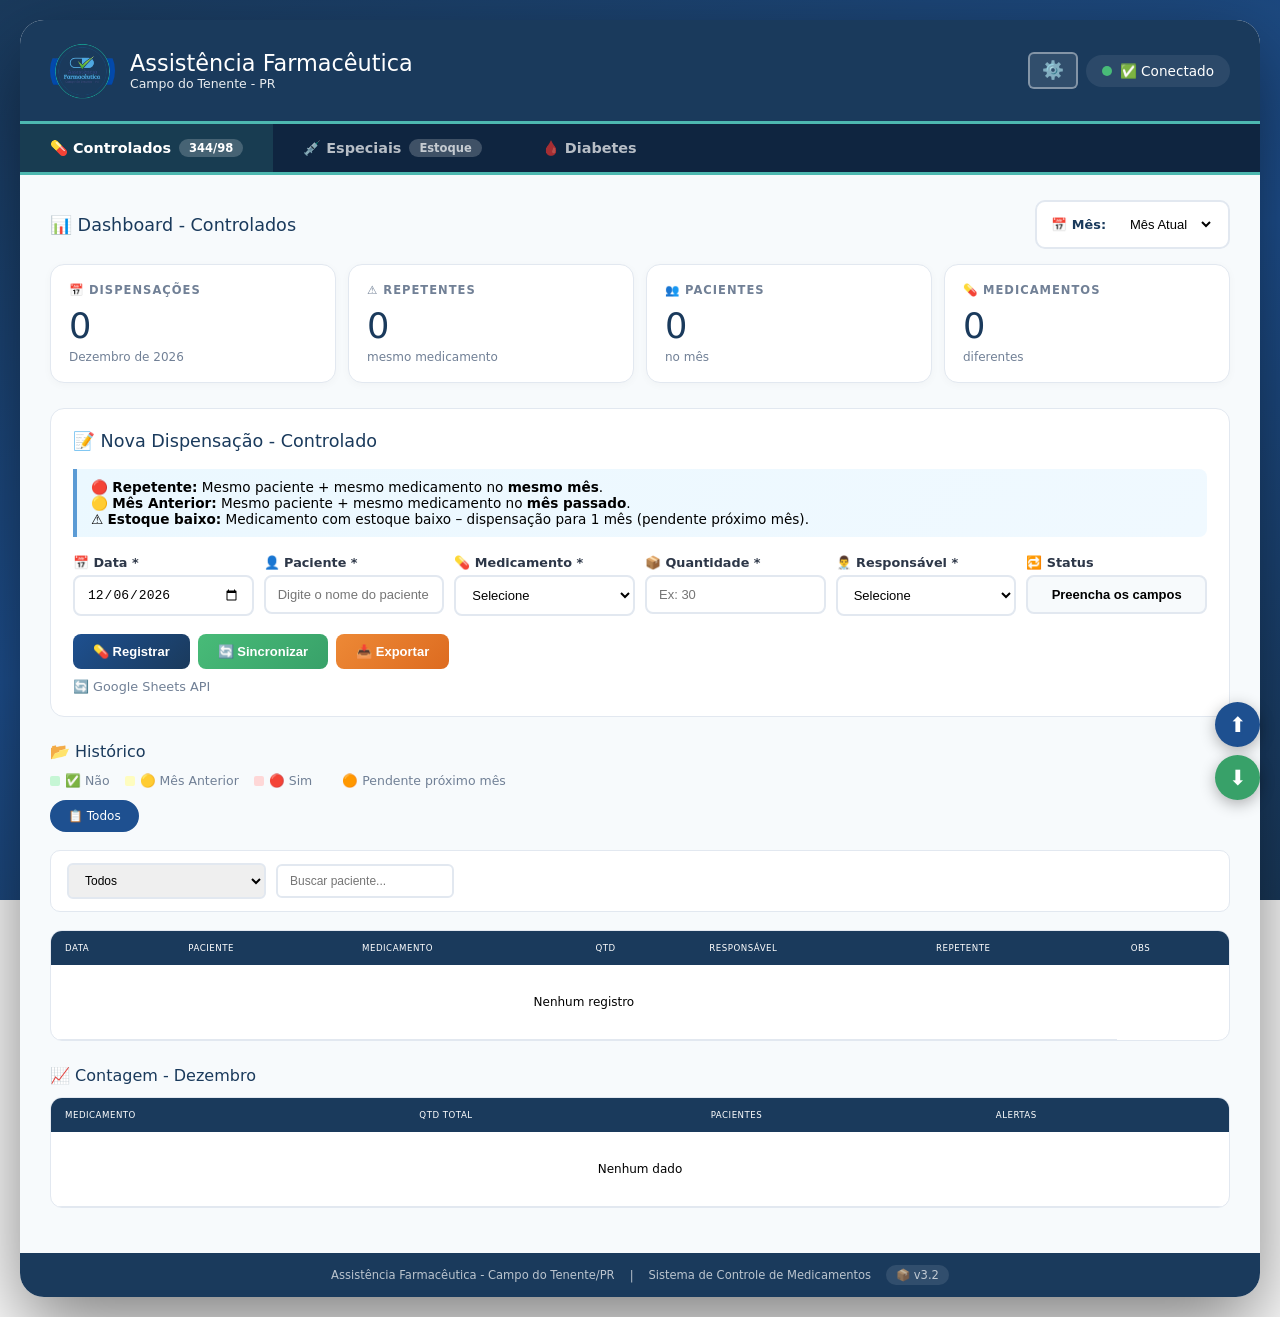
==== commit 95db854b: "Update index.html" ====
--- a/index.html
+++ b/index.html
@@ -1,6 +1,7 @@
 <!--
   Sistema: Assistência Farmacêutica v3.2
-  Unificado: Controlados + Especiais + Diabetes
+  Atualizações: Estoque baixo em Controlados, Ciclo atual ordinais em Especiais,
+  ACS/UBS editáveis via configurações em Diabetes.
 -->
 <!DOCTYPE html>
 <html lang="pt-BR">
@@ -9,12 +10,6 @@
     <meta name="viewport" content="width=device-width, initial-scale=1.0">
     <title>Assistência Farmacêutica v3.2</title>
     <link rel="stylesheet" href="styles.css">
-    <style>
-        /* Estilos adicionais para Diabetes */
-        .btn-dia { background: linear-gradient(135deg, #00b894, #00b894); color: white; }
-        .btn-dia:hover { background: #00a381; transform: scale(1.02); }
-        .badge-limite-excedido { background: var(--danger-claro); color: #742a2a; font-weight: bold; }
-    </style>
 </head>
 <body>
     <div class="status-registro" id="statusFlutuante"></div>
@@ -25,7 +20,6 @@
     </div>
 
     <div class="container">
-        <!-- HEADER -->
         <div class="header">
             <div class="header-logo">
                 <img src="logo.png" alt="Assistência Farmacêutica" class="logo-img">
@@ -37,17 +31,15 @@
             <div style="display:flex;align-items:center;gap:8px;">
                 <button class="btn btn-sm btn-outline" onclick="abrirConfig()" style="color:white;border-color:rgba(255,255,255,0.4);background:rgba(255,255,255,0.1);font-size:1.1em;" title="Painel de Configurações">⚙️</button>
                 <div style="display:flex;align-items:center;gap:8px;background:rgba(255,255,255,0.08);padding:8px 16px;border-radius:50px;font-size:0.85em;color:white;">
-                    <div id="statusDot" style="width:10px;height:10px;border-radius:50%;background:#ffa500;"></div>
-                    <span id="statusText">Pronto</span>
+                    <div id="statusDot" style="width:10px;height:10px;border-radius:50%;background:#ffa500;"></div><span id="statusText">Pronto</span>
                 </div>
             </div>
         </div>
         
-        <!-- NAVEGAÇÃO -->
         <div class="nav-tabs">
             <div class="nav-tab active" onclick="trocarModulo('controlados')">💊 Controlados <span class="nav-tab-badge">344/98</span></div>
             <div class="nav-tab" onclick="trocarModulo('especiais')">💉 Especiais <span class="nav-tab-badge">Estoque</span></div>
-            <div class="nav-tab" onclick="trocarModulo('diabetes')">🩸 Diabetes <span class="nav-tab-badge">Novo</span></div>
+            <div class="nav-tab" onclick="trocarModulo('diabetes')">🩸 Diabetes</div>
         </div>
         
         <div class="content">
@@ -62,7 +54,7 @@
                 </div>
                 <div class="form-section">
                     <h2>📝 Nova Dispensação - Controlado</h2>
-                    <div class="info-box">🔴 <strong>Repetente:</strong> Mesmo paciente + mesmo medicamento no <strong>mesmo mês</strong>.<br>🟡 <strong>Mês Anterior:</strong> Mesmo paciente + mesmo medicamento no <strong>mês passado</strong>.</div>
+                    <div class="info-box">🔴 <strong>Repetente:</strong> Mesmo paciente + mesmo medicamento no <strong>mesmo mês</strong>.<br>🟡 <strong>Mês Anterior:</strong> Mesmo paciente + mesmo medicamento no <strong>mês passado</strong>.<br>⚠️ <strong>Estoque baixo:</strong> Medicamento com estoque baixo – dispensação para 1 mês (pendente próximo mês).</div>
                     <div class="form-grid">
                         <div class="form-group"><label>📅 Data *</label><input type="date" id="ctrlData" required onchange="verificarRepetenteCtrl()"></div>
                         <div class="form-group">
@@ -83,10 +75,24 @@
                     <div class="sync-info" id="syncInfoCtrl">🔄 Google Sheets API</div>
                 </div>
                 <h3 class="section-title">📂 Histórico</h3>
-                <div class="legenda"><span class="legenda-item"><span class="legenda-dot ld-ok"></span> ✅ Não</span><span class="legenda-item"><span class="legenda-dot ld-mes-anterior"></span> 🟡 Mês Anterior</span><span class="legenda-item"><span class="legenda-dot ld-repetente"></span> 🔴 Sim</span></div>
+                <div class="legenda">
+                    <span class="legenda-item"><span class="legenda-dot ld-ok"></span> ✅ Não</span>
+                    <span class="legenda-item"><span class="legenda-dot ld-mes-anterior"></span> 🟡 Mês Anterior</span>
+                    <span class="legenda-item"><span class="legenda-dot ld-repetente"></span> 🔴 Sim</span>
+                    <span class="legenda-item"><span class="legenda-dot ld-pendente"></span> 🟠 Pendente próximo mês</span>
+                </div>
                 <div class="month-tabs" id="ctrlMonthTabs"><div class="month-tab active" onclick="filtrarCtrlMes('todos')">📋 Todos</div></div>
-                <div class="filter-bar"><select id="ctrlFiltroMed" onchange="aplicarFiltrosCtrl()"><option value="todos">Todos</option></select><input type="text" id="ctrlFiltroPaciente" placeholder="Buscar paciente..." onkeyup="aplicarFiltrosCtrl()"><span id="ctrlResultCount" style="margin-left:auto;font-weight:500;color:var(--texto-claro);"></span></div>
-                <div class="table-wrapper"><table><thead><tr><th>Data</th><th>Paciente</th><th>Medicamento</th><th>Qtd</th><th>Responsável</th><th>Repetente</th></tr></thead><tbody id="ctrlTabela"><tr><td colspan="6" style="text-align:center;padding:30px;">Carregando...</td></tr></tbody></table></div>
+                <div class="filter-bar">
+                    <select id="ctrlFiltroMed" onchange="aplicarFiltrosCtrl()"><option value="todos">Todos</option></select>
+                    <input type="text" id="ctrlFiltroPaciente" placeholder="Buscar paciente..." onkeyup="aplicarFiltrosCtrl()">
+                    <span id="ctrlResultCount" style="margin-left:auto;font-weight:500;color:var(--texto-claro);"></span>
+                </div>
+                <div class="table-wrapper">
+                    <table>
+                        <thead><tr><th>Data</th><th>Paciente</th><th>Medicamento</th><th>Qtd</th><th>Responsável</th><th>Repetente</th><th>Obs</th></tr></thead>
+                        <tbody id="ctrlTabela"><tr><td colspan="7" style="text-align:center;padding:30px;">Carregando...</td></tr></tbody>
+                    </table>
+                </div>
                 <h3 class="section-title">📈 Contagem - <span id="ctrlTituloContagem"></span></h3>
                 <div class="table-wrapper"><table><thead><tr><th>Medicamento</th><th>Qtd Total</th><th>Pacientes</th><th>Alertas</th></tr></thead><tbody id="ctrlTabelaContagem"><tr><td colspan="4" style="text-align:center;padding:30px;">Selecione um mês</td></tr></tbody></table></div>
             </div>
@@ -113,7 +119,15 @@
                         <div class="form-group"><label>💉 Medicamento *</label><select id="espMedicamento" required onchange="atualizarEstoqueDisponivel()"><option value="">Selecione</option></select></div>
                         <div class="form-group"><label>📦 Ampolas *</label><input type="number" id="espAmpolas" min="1" placeholder="Ex: 3" required oninput="atualizarEstoqueDisponivel()"></div>
                         <div class="form-group"><label>👨‍⚕️ Prescritor *</label><input type="text" id="espPrescritor" placeholder="Nome do médico" required></div>
-                        <div class="form-group"><label>🔄 Amp/Ciclo</label><input type="number" id="espAmpolasCiclo" min="1" placeholder="Ex: 10"></div>
+                        <div class="form-group"><label>🔄 Ciclo atual</label>
+                            <select id="espCicloAtual">
+                                <option value="">Selecione</option>
+                                <option value="1">1º</option><option value="2">2º</option><option value="3">3º</option>
+                                <option value="4">4º</option><option value="5">5º</option><option value="6">6º</option>
+                                <option value="7">7º</option><option value="8">8º</option><option value="9">9º</option>
+                                <option value="10">10º</option>
+                            </select>
+                        </div>
                         <div class="form-group"><label>🔁 Ciclos EV</label><input type="number" id="espCiclosEV" min="1" placeholder="Ex: 3"></div>
                         <div class="form-group"><label>📋 Estoque</label><input type="text" id="espEstoqueDisponivel" readonly value="Selecione o medicamento"></div>
                     </div>
@@ -127,93 +141,22 @@
                 </div>
                 <h3 class="section-title">📂 Histórico</h3>
                 <div class="month-tabs" id="espMonthTabs"><div class="month-tab active" onclick="filtrarEspMes('todos')">📋 Todos</div></div>
-                <div class="filter-bar"><select id="espFiltroMed" onchange="aplicarFiltrosEsp()"><option value="todos">Todos</option></select><input type="text" id="espFiltroPaciente" placeholder="Buscar paciente..." onkeyup="aplicarFiltrosEsp()"><span id="espResultCount" style="margin-left:auto;font-weight:500;color:var(--texto-claro);"></span></div>
-                <div class="table-wrapper"><table><thead><tr><th>Data</th><th>Paciente</th><th>Medicamento</th><th>Amp</th><th>Prescritor</th><th>A/C</th><th>EV</th></tr></thead><tbody id="espTabela"><tr><td colspan="7" style="text-align:center;padding:30px;">Carregando...</td></tr></tbody></table></div>
-            </div>
-            
-            <!-- MÓDULO DIABETES -->
-            <div class="modulo" id="modulo-diabetes">
-                <!-- Dashboard -->
-                <div class="dashboard-header">
-                    <h2>📊 Dashboard - Diabetes</h2>
-                    <div class="mes-selector">
-                        <label>📅 Mês:</label>
-                        <select id="dashboardMesDiabetes" onchange="atualizarDashboardDiabetes()">
-                            <option value="atual">Mês Atual</option>
-                        </select>
-                    </div>
-                </div>
-                <div class="stats-grid">
-                    <div class="stat-card"><h3>📅 Dispensações</h3><div class="number" id="diabetesTotal">0</div><small id="diabetesMesLabel">Mês atual</small></div>
-                    <div class="stat-card"><h3>🩸 Pacientes</h3><div class="number" id="diabetesPacientes">0</div><small>atendidos</small></div>
-                    <div class="stat-card"><h3>📦 Itens</h3><div class="number" id="diabetesItens">0</div><small>dispensados</small></div>
-                    <div class="stat-card"><h3>🔄 Fila</h3><div class="number" id="diabetesFila">0</div><small>pendentes</small></div>
-                </div>
-
-                <!-- Cadastro de Paciente -->
-                <div class="form-section">
-                    <h2>👤 Cadastrar Paciente</h2>
-                    <div class="form-grid">
-                        <div class="form-group"><label>Nome *</label><input type="text" id="diabPacNome" placeholder="Nome completo" required></div>
-                        <div class="form-group"><label>Data de Nascimento *</label><input type="date" id="diabPacNasc" required></div>
-                        <div class="form-group"><label>ACS</label><input type="text" id="diabPacACS" placeholder="Agente de Saúde"></div>
-                        <div class="form-group"><label>Telefone</label><input type="tel" id="diabPacTel" placeholder="(XX) XXXX-XXXX"></div>
-                        <div class="form-group"><label>UBS</label><input type="text" id="diabPacUBS" placeholder="Unidade Básica"></div>
-                    </div>
-                    <button class="btn btn-primary" onclick="cadastrarPaciente()">💾 Salvar Paciente</button>
-                </div>
-
-                <!-- Dispensação Diabetes -->
-                <div class="form-section">
-                    <h2>📝 Nova Dispensação - Diabetes</h2>
-                    <div class="form-grid">
-                        <div class="form-group"><label>📅 Data *</label><input type="date" id="diabetesData" required></div>
-                        <div class="form-group">
-                            <label>👤 Paciente *</label>
-                            <input type="text" id="diabetesPaciente" placeholder="Digite o nome" list="listaPacientesDiabetes" required autocomplete="off">
-                            <datalist id="listaPacientesDiabetes"></datalist>
-                        </div>
-                        <div class="form-group"><label>📦 Tipo *</label>
-                            <select id="diabetesTipo" required onchange="atualizarItensDiabetes()">
-                                <option value="">Selecione</option>
-                                <option value="Canetas">Canetas</option>
-                                <option value="Refis">Refis</option>
-                                <option value="Insumos">Insumos</option>
-                            </select>
-                        </div>
-                        <div class="form-group"><label>🛒 Item *</label>
-                            <select id="diabetesItem" required><option value="">Selecione primeiro o Tipo</option></select>
-                        </div>
-                        <div class="form-group"><label>🔢 Quantidade *</label><input type="number" id="diabetesQuantidade" min="1" placeholder="Ex: 2" required></div>
-                        <div class="form-group"><label>📝 Observação</label><input type="text" id="diabetesObs" placeholder="Opcional"></div>
-                    </div>
-                    <div class="btn-group">
-                        <button class="btn btn-dia" onclick="registrarDiabetes()">🩸 Registrar</button>
-                        <button class="btn btn-success" onclick="sincronizarTudo()">🔄 Sincronizar</button>
-                    </div>
-                    <div class="sync-info" id="syncInfoDiabetes">🔄 Google Sheets API</div>
-                </div>
-
-                <h3 class="section-title">📂 Histórico - Diabetes</h3>
-                <div class="month-tabs" id="diabetesMonthTabs">
-                    <div class="month-tab active" onclick="filtrarDiabetesMes('todos')">📋 Todos</div>
-                </div>
                 <div class="filter-bar">
-                    <select id="diabetesFiltroTipo" onchange="aplicarFiltrosDiabetes()">
-                        <option value="todos">Todos os Tipos</option>
-                        <option value="Canetas">Canetas</option>
-                        <option value="Refis">Refis</option>
-                        <option value="Insumos">Insumos</option>
-                    </select>
-                    <input type="text" id="diabetesFiltroPaciente" placeholder="Buscar paciente..." onkeyup="aplicarFiltrosDiabetes()">
-                    <span id="diabetesResultCount" style="margin-left:auto;font-weight:500;color:var(--texto-claro);"></span>
+                    <select id="espFiltroMed" onchange="aplicarFiltrosEsp()"><option value="todos">Todos</option></select>
+                    <input type="text" id="espFiltroPaciente" placeholder="Buscar paciente..." onkeyup="aplicarFiltrosEsp()">
+                    <span id="espResultCount" style="margin-left:auto;font-weight:500;color:var(--texto-claro);"></span>
                 </div>
                 <div class="table-wrapper">
                     <table>
-                        <thead><tr><th>Data</th><th>Paciente</th><th>Tipo</th><th>Item</th><th>Qtd</th><th>Obs</th></tr></thead>
-                        <tbody id="diabetesTabela"><tr><td colspan="6" style="text-align:center;padding:30px;">Carregando...</td></tr></tbody>
+                        <thead><tr><th>Data</th><th>Paciente</th><th>Medicamento</th><th>Amp</th><th>Prescritor</th><th>Ciclo atual</th><th>EV</th></tr></thead>
+                        <tbody id="espTabela"><tr><td colspan="7" style="text-align:center;padding:30px;">Carregando...</td></tr></tbody>
                     </table>
                 </div>
+            </div>
+            
+            <!-- MÓDULO DIABETES (criado dinamicamente pelo script) -->
+            <div class="modulo" id="modulo-diabetes">
+                <!-- O conteúdo será gerado pelo JavaScript -->
             </div>
         </div>
         
@@ -244,6 +187,8 @@
                 <div class="config-tab" onclick="trocarConfigTab('limites')">📊 Limites</div>
                 <div class="config-tab" onclick="trocarConfigTab('backup')">💾 Backup</div>
                 <div class="config-tab" onclick="trocarConfigTab('sobre')">ℹ️ Sobre</div>
+                <div class="config-tab" onclick="trocarConfigTab('estoque')">📦 Estoque</div>
+                <div class="config-tab" onclick="trocarConfigTab('diabetes-opcoes')">🩸 Diabetes</div>
             </div>
             <div class="config-panel active" id="configPanel-medicamentos">
                 <div class="config-section"><h4>💊 Controlados</h4><textarea id="cfgMedsCtrl" rows="10" style="width:100%;padding:8px;border:2px solid #e2e8f0;border-radius:8px;font-size:12px;"></textarea></div>
@@ -262,6 +207,27 @@
             <div class="config-panel" id="configPanel-sobre">
                 <div class="config-section"><h4>ℹ️ Sobre</h4><p style="font-size:0.85em;line-height:1.6;"><strong>Assistência Farmacêutica</strong><br>Campo do Tenente - PR<br><br><strong>Versão:</strong> <span id="configVersaoSobre"></span><br><strong>Módulos:</strong> Controlados + Especiais + Diabetes<br><strong>Conexão:</strong> Google Sheets API<br><br>✅ Registro de dispensações<br>✅ Detecção de repetentes<br>✅ Controle de estoque<br>✅ Dashboard mensal<br>✅ Exportação CSV<br>✅ Painel de configurações</p></div>
             </div>
+            <div class="config-panel" id="configPanel-estoque">
+                <div class="config-section">
+                    <h4>💊 Medicamentos com Estoque Baixo (Controlados)</h4>
+                    <p class="config-info">Liste um medicamento por linha. Ao dispensar, será marcado como "Pendente próximo mês".</p>
+                    <textarea id="cfgEstoqueBaixoCtrl" rows="6" style="width:100%;padding:8px;border:2px solid #e2e8f0;border-radius:8px;font-size:12px;"></textarea>
+                    <button class="btn btn-primary btn-sm" onclick="salvarConfigEstoqueBaixo()">💾 Salvar</button>
+                </div>
+            </div>
+            <div class="config-panel" id="configPanel-diabetes-opcoes">
+                <div class="config-section">
+                    <h4>👥 Opções de ACS</h4>
+                    <p class="config-info">Liste um ACS por linha. Serão usados nos cadastros e dispensações.</p>
+                    <textarea id="cfgAcsOptions" rows="4" style="width:100%;padding:8px;border:2px solid #e2e8f0;border-radius:8px;font-size:12px;"></textarea>
+                </div>
+                <div class="config-section">
+                    <h4>🏥 Opções de UBS</h4>
+                    <p class="config-info">Liste uma UBS por linha.</p>
+                    <textarea id="cfgUbsOptions" rows="4" style="width:100%;padding:8px;border:2px solid #e2e8f0;border-radius:8px;font-size:12px;"></textarea>
+                </div>
+                <button class="btn btn-primary" onclick="salvarConfigDiabetesOpcoes()">💾 Salvar</button>
+            </div>
             <div style="margin-top:15px;text-align:right;"><button class="btn" onclick="fecharModal('modalConfig')" style="background:#a0aec0;color:white;">Fechar</button></div>
         </div>
     </div>
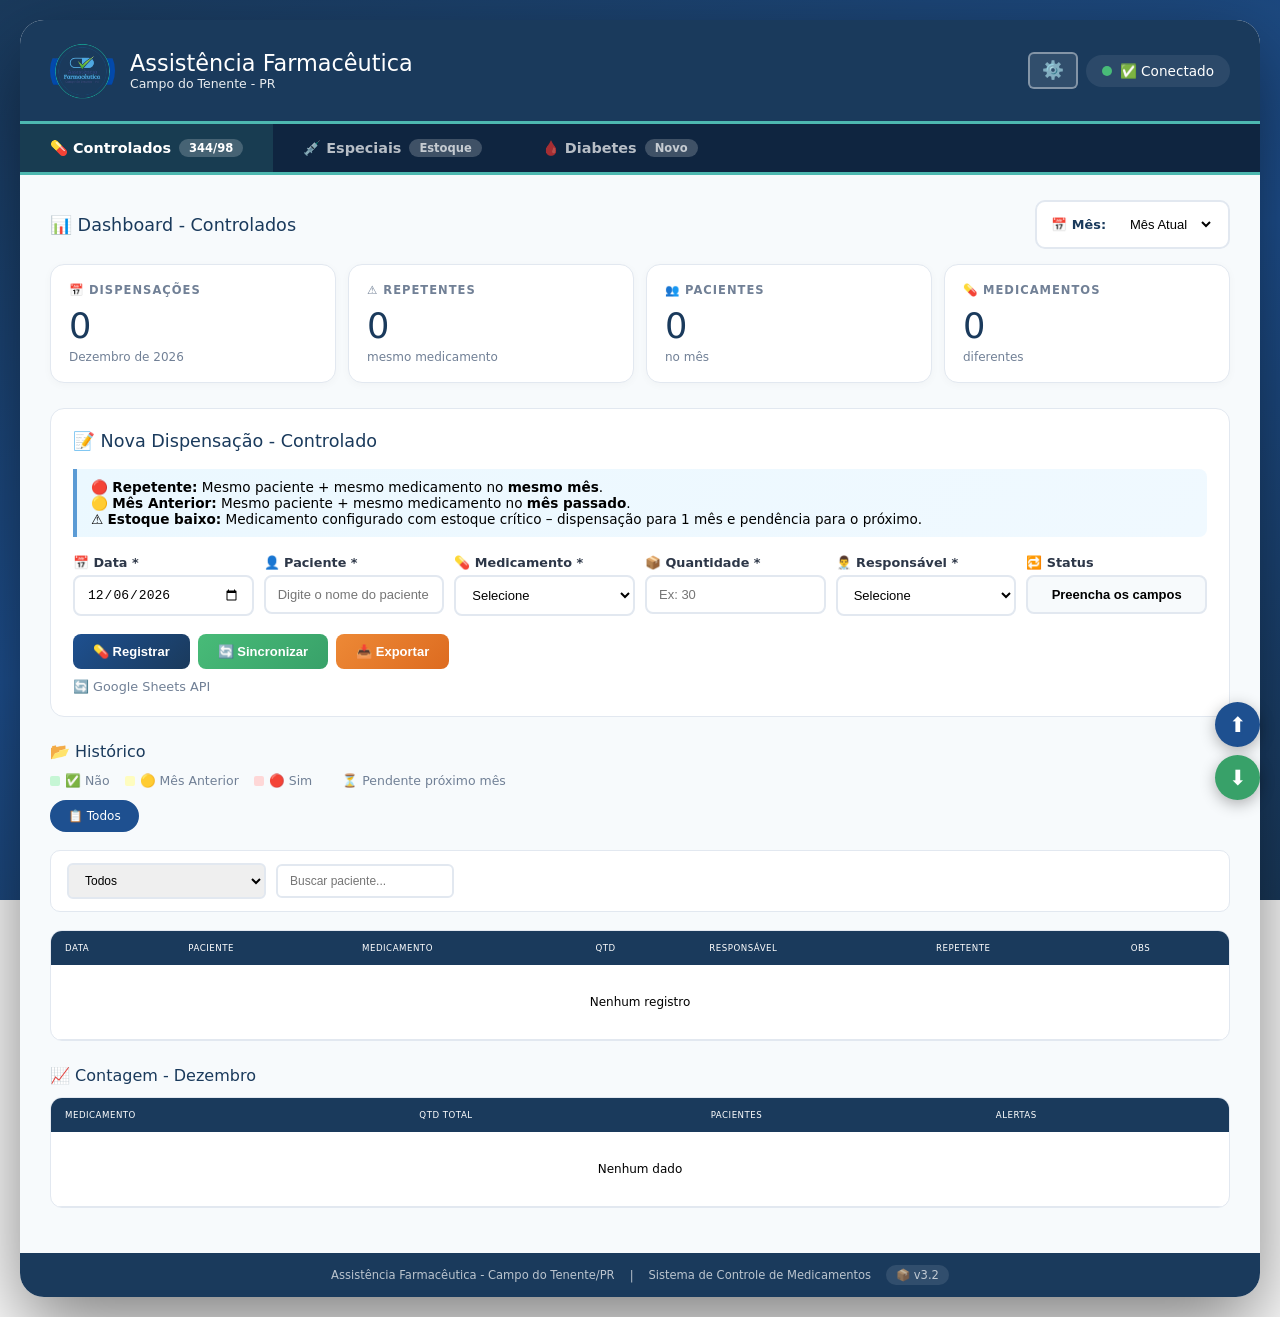
==== commit f2c88c81: "Update index.html" ====
--- a/index.html
+++ b/index.html
@@ -1,7 +1,7 @@
 <!--
   Sistema: Assistência Farmacêutica v3.2
-  Atualizações: Estoque baixo em Controlados, Ciclo atual ordinais em Especiais,
-  ACS/UBS editáveis via configurações em Diabetes.
+  Unificado: Controlados + Especiais + Diabetes
+  Aba Diabetes fixa no HTML.
 -->
 <!DOCTYPE html>
 <html lang="pt-BR">
@@ -39,11 +39,11 @@
         <div class="nav-tabs">
             <div class="nav-tab active" onclick="trocarModulo('controlados')">💊 Controlados <span class="nav-tab-badge">344/98</span></div>
             <div class="nav-tab" onclick="trocarModulo('especiais')">💉 Especiais <span class="nav-tab-badge">Estoque</span></div>
-            <div class="nav-tab" onclick="trocarModulo('diabetes')">🩸 Diabetes</div>
+            <div class="nav-tab" onclick="trocarModulo('diabetes')">🩸 Diabetes <span class="nav-tab-badge">Novo</span></div>
         </div>
         
         <div class="content">
-            <!-- MÓDULO CONTROLADOS -->
+            <!-- ===== MÓDULO CONTROLADOS ===== -->
             <div class="modulo active" id="modulo-controlados">
                 <div class="dashboard-header"><h2>📊 Dashboard - Controlados</h2><div class="mes-selector"><label>📅 Mês:</label><select id="dashboardMesControlados" onchange="atualizarDashboardControlados()"><option value="atual">Mês Atual</option></select></div></div>
                 <div class="stats-grid">
@@ -54,7 +54,7 @@
                 </div>
                 <div class="form-section">
                     <h2>📝 Nova Dispensação - Controlado</h2>
-                    <div class="info-box">🔴 <strong>Repetente:</strong> Mesmo paciente + mesmo medicamento no <strong>mesmo mês</strong>.<br>🟡 <strong>Mês Anterior:</strong> Mesmo paciente + mesmo medicamento no <strong>mês passado</strong>.<br>⚠️ <strong>Estoque baixo:</strong> Medicamento com estoque baixo – dispensação para 1 mês (pendente próximo mês).</div>
+                    <div class="info-box">🔴 <strong>Repetente:</strong> Mesmo paciente + mesmo medicamento no <strong>mesmo mês</strong>.<br>🟡 <strong>Mês Anterior:</strong> Mesmo paciente + mesmo medicamento no <strong>mês passado</strong>.<br>⚠️ <strong>Estoque baixo:</strong> Medicamento configurado com estoque crítico – dispensação para 1 mês e pendência para o próximo.</div>
                     <div class="form-grid">
                         <div class="form-group"><label>📅 Data *</label><input type="date" id="ctrlData" required onchange="verificarRepetenteCtrl()"></div>
                         <div class="form-group">
@@ -79,25 +79,16 @@
                     <span class="legenda-item"><span class="legenda-dot ld-ok"></span> ✅ Não</span>
                     <span class="legenda-item"><span class="legenda-dot ld-mes-anterior"></span> 🟡 Mês Anterior</span>
                     <span class="legenda-item"><span class="legenda-dot ld-repetente"></span> 🔴 Sim</span>
-                    <span class="legenda-item"><span class="legenda-dot ld-pendente"></span> 🟠 Pendente próximo mês</span>
+                    <span class="legenda-item"><span class="legenda-dot ld-pendente"></span> ⏳ Pendente próximo mês</span>
                 </div>
                 <div class="month-tabs" id="ctrlMonthTabs"><div class="month-tab active" onclick="filtrarCtrlMes('todos')">📋 Todos</div></div>
-                <div class="filter-bar">
-                    <select id="ctrlFiltroMed" onchange="aplicarFiltrosCtrl()"><option value="todos">Todos</option></select>
-                    <input type="text" id="ctrlFiltroPaciente" placeholder="Buscar paciente..." onkeyup="aplicarFiltrosCtrl()">
-                    <span id="ctrlResultCount" style="margin-left:auto;font-weight:500;color:var(--texto-claro);"></span>
-                </div>
-                <div class="table-wrapper">
-                    <table>
-                        <thead><tr><th>Data</th><th>Paciente</th><th>Medicamento</th><th>Qtd</th><th>Responsável</th><th>Repetente</th><th>Obs</th></tr></thead>
-                        <tbody id="ctrlTabela"><tr><td colspan="7" style="text-align:center;padding:30px;">Carregando...</td></tr></tbody>
-                    </table>
-                </div>
+                <div class="filter-bar"><select id="ctrlFiltroMed" onchange="aplicarFiltrosCtrl()"><option value="todos">Todos</option></select><input type="text" id="ctrlFiltroPaciente" placeholder="Buscar paciente..." onkeyup="aplicarFiltrosCtrl()"><span id="ctrlResultCount" style="margin-left:auto;font-weight:500;color:var(--texto-claro);"></span></div>
+                <div class="table-wrapper"><table><thead><tr><th>Data</th><th>Paciente</th><th>Medicamento</th><th>Qtd</th><th>Responsável</th><th>Repetente</th><th>Obs</th></tr></thead><tbody id="ctrlTabela"><tr><td colspan="7" style="text-align:center;padding:30px;">Carregando...</td></tr></tbody></table></div>
                 <h3 class="section-title">📈 Contagem - <span id="ctrlTituloContagem"></span></h3>
                 <div class="table-wrapper"><table><thead><tr><th>Medicamento</th><th>Qtd Total</th><th>Pacientes</th><th>Alertas</th></tr></thead><tbody id="ctrlTabelaContagem"><tr><td colspan="4" style="text-align:center;padding:30px;">Selecione um mês</td></tr></tbody></table></div>
             </div>
             
-            <!-- MÓDULO ESPECIAIS -->
+            <!-- ===== MÓDULO ESPECIAIS ===== -->
             <div class="modulo" id="modulo-especiais">
                 <div class="dashboard-header"><h2>📊 Dashboard - Especiais</h2><div class="mes-selector"><label>📅 Mês:</label><select id="dashboardMesEspeciais" onchange="atualizarDashboardEspeciais()"><option value="atual">Mês Atual</option></select></div></div>
                 <div class="stats-grid">
@@ -141,23 +132,100 @@
                 </div>
                 <h3 class="section-title">📂 Histórico</h3>
                 <div class="month-tabs" id="espMonthTabs"><div class="month-tab active" onclick="filtrarEspMes('todos')">📋 Todos</div></div>
+                <div class="filter-bar"><select id="espFiltroMed" onchange="aplicarFiltrosEsp()"><option value="todos">Todos</option></select><input type="text" id="espFiltroPaciente" placeholder="Buscar paciente..." onkeyup="aplicarFiltrosEsp()"><span id="espResultCount" style="margin-left:auto;font-weight:500;color:var(--texto-claro);"></span></div>
+                <div class="table-wrapper"><table><thead><tr><th>Data</th><th>Paciente</th><th>Medicamento</th><th>Amp</th><th>Prescritor</th><th>Ciclo atual</th><th>EV</th></tr></thead><tbody id="espTabela"><tr><td colspan="7" style="text-align:center;padding:30px;">Carregando...</td></tr></tbody></table></div>
+            </div>
+            
+            <!-- ===== MÓDULO DIABETES ===== -->
+            <div class="modulo" id="modulo-diabetes">
+                <div class="dashboard-header">
+                    <h2>📊 Dashboard - Diabetes</h2>
+                    <div class="mes-selector">
+                        <label>📅 Mês:</label>
+                        <select id="dashboardMesDiabetes" onchange="atualizarDashboardDiabetes()">
+                            <option value="atual">Mês Atual</option>
+                        </select>
+                    </div>
+                </div>
+                <div class="stats-grid">
+                    <div class="stat-card"><h3>📅 Dispensações</h3><div class="number" id="diabetesTotal">0</div><small id="diabetesMesLabel">Mês atual</small></div>
+                    <div class="stat-card"><h3>🩸 Pacientes</h3><div class="number" id="diabetesPacientes">0</div><small>atendidos</small></div>
+                    <div class="stat-card"><h3>📦 Itens</h3><div class="number" id="diabetesItens">0</div><small>dispensados</small></div>
+                    <div class="stat-card"><h3>🔄 Fila</h3><div class="number" id="diabetesFila">0</div><small>pendentes</small></div>
+                </div>
+
+                <!-- Cadastro de Paciente -->
+                <div class="form-section">
+                    <h2>👤 Cadastrar Paciente</h2>
+                    <div class="form-grid">
+                        <div class="form-group"><label>Nome *</label><input type="text" id="diabPacNome" placeholder="Nome completo" required></div>
+                        <div class="form-group"><label>Data de Nascimento *</label><input type="date" id="diabPacNasc" required></div>
+                        <div class="form-group"><label>ACS</label>
+                            <input type="text" id="diabPacACS" list="listaAcsOptions" placeholder="Agente de Saúde">
+                            <datalist id="listaAcsOptions"></datalist>
+                        </div>
+                        <div class="form-group"><label>Telefone</label><input type="tel" id="diabPacTel" placeholder="(XX) XXXX-XXXX"></div>
+                        <div class="form-group"><label>UBS</label>
+                            <input type="text" id="diabPacUBS" list="listaUbsOptions" placeholder="Unidade Básica">
+                            <datalist id="listaUbsOptions"></datalist>
+                        </div>
+                    </div>
+                    <button class="btn btn-primary" onclick="cadastrarPaciente()">💾 Salvar Paciente</button>
+                </div>
+
+                <!-- Dispensação Diabetes -->
+                <div class="form-section">
+                    <h2>📝 Nova Dispensação - Diabetes</h2>
+                    <div class="form-grid">
+                        <div class="form-group"><label>📅 Data *</label><input type="date" id="diabetesData" required></div>
+                        <div class="form-group">
+                            <label>👤 Paciente *</label>
+                            <input type="text" id="diabetesPaciente" placeholder="Digite o nome" list="listaPacientesDiabetes" required autocomplete="off">
+                            <datalist id="listaPacientesDiabetes"></datalist>
+                        </div>
+                        <div class="form-group"><label>📦 Tipo *</label>
+                            <select id="diabetesTipo" required onchange="atualizarItensDiabetes()">
+                                <option value="">Selecione</option>
+                                <option value="Canetas">Canetas</option>
+                                <option value="Refis">Refis</option>
+                                <option value="Insumos">Insumos</option>
+                            </select>
+                        </div>
+                        <div class="form-group"><label>🛒 Item *</label>
+                            <select id="diabetesItem" required><option value="">Selecione primeiro o Tipo</option></select>
+                        </div>
+                        <div class="form-group"><label>🔢 Quantidade *</label><input type="number" id="diabetesQuantidade" min="1" placeholder="Ex: 2" required></div>
+                        <div class="form-group"><label>📝 Observação</label><input type="text" id="diabetesObs" placeholder="Opcional"></div>
+                    </div>
+                    <div class="btn-group">
+                        <button class="btn btn-dia" onclick="registrarDiabetes()">🩸 Registrar</button>
+                        <button class="btn btn-success" onclick="sincronizarTudo()">🔄 Sincronizar</button>
+                    </div>
+                    <div class="sync-info" id="syncInfoDiabetes">🔄 Google Sheets API</div>
+                </div>
+
+                <h3 class="section-title">📂 Histórico - Diabetes</h3>
+                <div class="month-tabs" id="diabetesMonthTabs">
+                    <div class="month-tab active" onclick="filtrarDiabetesMes('todos')">📋 Todos</div>
+                </div>
                 <div class="filter-bar">
-                    <select id="espFiltroMed" onchange="aplicarFiltrosEsp()"><option value="todos">Todos</option></select>
-                    <input type="text" id="espFiltroPaciente" placeholder="Buscar paciente..." onkeyup="aplicarFiltrosEsp()">
-                    <span id="espResultCount" style="margin-left:auto;font-weight:500;color:var(--texto-claro);"></span>
+                    <select id="diabetesFiltroTipo" onchange="aplicarFiltrosDiabetes()">
+                        <option value="todos">Todos os Tipos</option>
+                        <option value="Canetas">Canetas</option>
+                        <option value="Refis">Refis</option>
+                        <option value="Insumos">Insumos</option>
+                    </select>
+                    <input type="text" id="diabetesFiltroPaciente" placeholder="Buscar paciente..." onkeyup="aplicarFiltrosDiabetes()">
+                    <span id="diabetesResultCount" style="margin-left:auto;font-weight:500;color:var(--texto-claro);"></span>
                 </div>
                 <div class="table-wrapper">
                     <table>
-                        <thead><tr><th>Data</th><th>Paciente</th><th>Medicamento</th><th>Amp</th><th>Prescritor</th><th>Ciclo atual</th><th>EV</th></tr></thead>
-                        <tbody id="espTabela"><tr><td colspan="7" style="text-align:center;padding:30px;">Carregando...</td></tr></tbody>
+                        <thead><tr><th>Data</th><th>Paciente</th><th>Tipo</th><th>Item</th><th>Qtd</th><th>Obs</th></tr></thead>
+                        <tbody id="diabetesTabela"><tr><td colspan="6" style="text-align:center;padding:30px;">Carregando...</td></tr></tbody>
                     </table>
                 </div>
             </div>
-            
-            <!-- MÓDULO DIABETES (criado dinamicamente pelo script) -->
-            <div class="modulo" id="modulo-diabetes">
-                <!-- O conteúdo será gerado pelo JavaScript -->
-            </div>
+            <!-- FIM DIABETES -->
         </div>
         
         <div class="footer"><span>Assistência Farmacêutica - Campo do Tenente/PR</span><span>|</span><span>Sistema de Controle de Medicamentos</span><span class="footer-version">📦 v3.2</span></div>
@@ -212,7 +280,7 @@
                     <h4>💊 Medicamentos com Estoque Baixo (Controlados)</h4>
                     <p class="config-info">Liste um medicamento por linha. Ao dispensar, será marcado como "Pendente próximo mês".</p>
                     <textarea id="cfgEstoqueBaixoCtrl" rows="6" style="width:100%;padding:8px;border:2px solid #e2e8f0;border-radius:8px;font-size:12px;"></textarea>
-                    <button class="btn btn-primary btn-sm" onclick="salvarConfigEstoqueBaixo()">💾 Salvar</button>
+                    <button class="btn btn-primary btn-sm" onclick="salvarConfigEstoqueBaixo()" style="margin-top:8px;">💾 Salvar</button>
                 </div>
             </div>
             <div class="config-panel" id="configPanel-diabetes-opcoes">
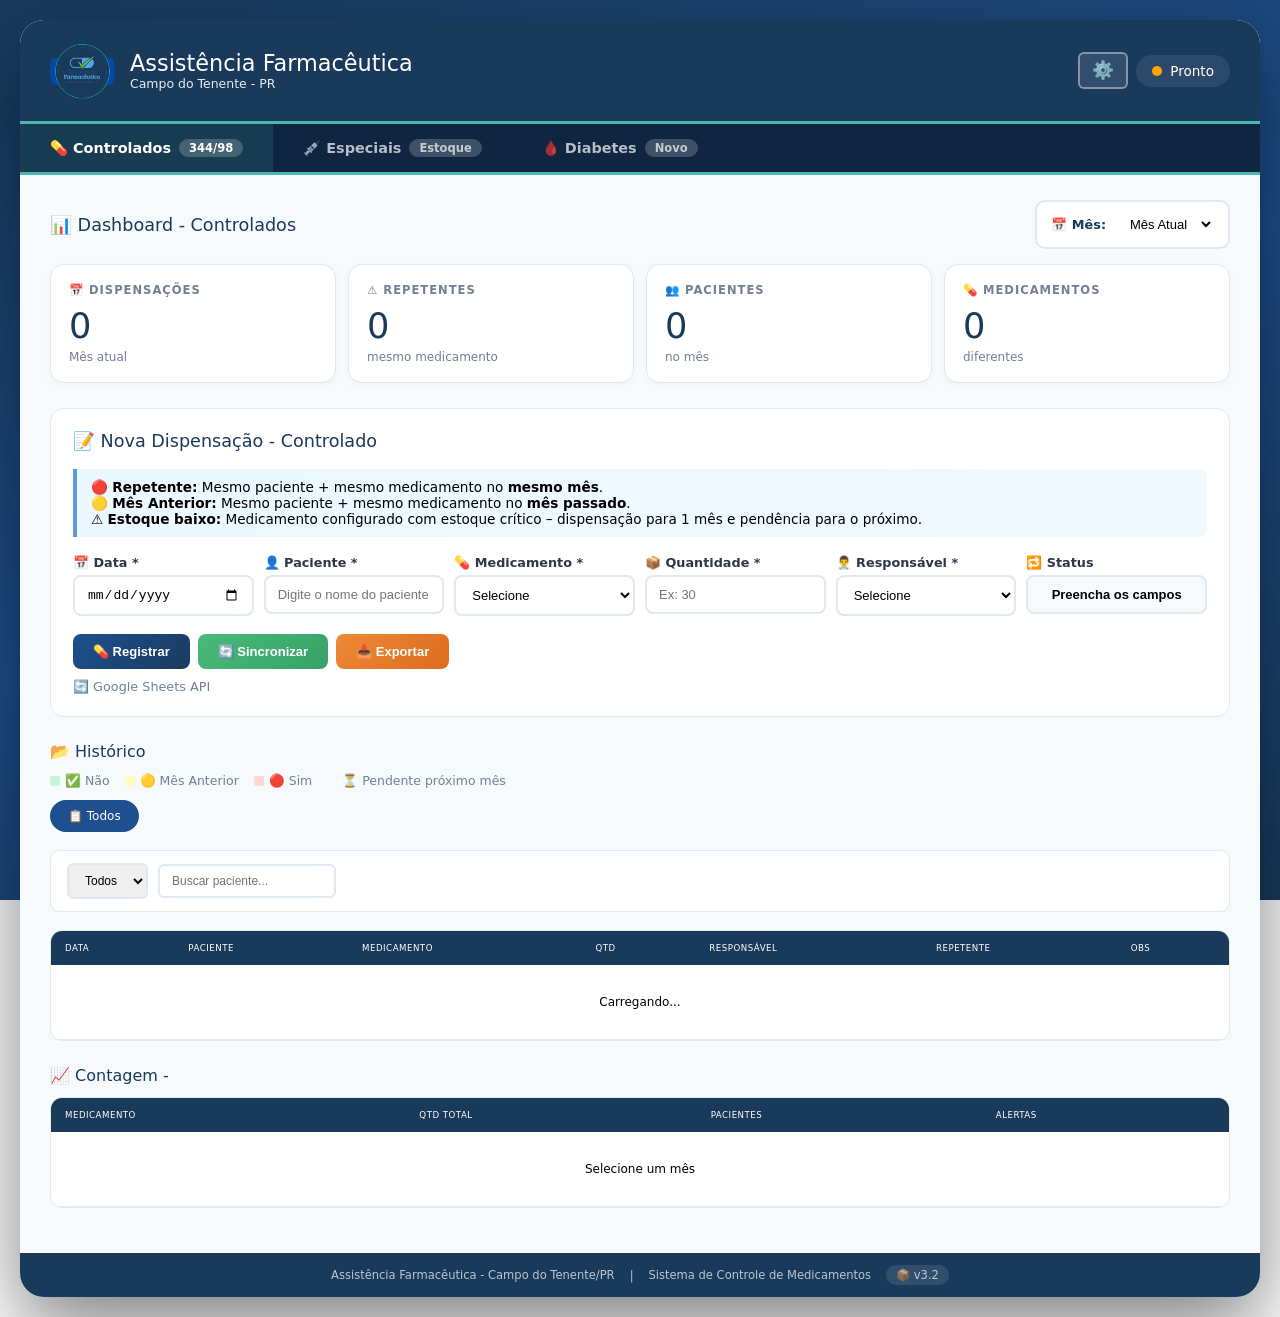
==== commit d64b0435: "Update version number in index.html comments" ====
--- a/index.html
+++ b/index.html
@@ -1,5 +1,5 @@
 <!--
-  Sistema: Assistência Farmacêutica v3.2
+  Sistema: Assistência Farmacêutica v3.5.1
   Unificado: Controlados + Especiais + Diabetes
   Aba Diabetes fixa no HTML.
 -->
--- a/styles.css
+++ b/styles.css
@@ -103,6 +103,8 @@
         .btn-outline { background: transparent; border: 2px solid var(--azul-medio); color: var(--azul-medio); font-weight: 600; }
         .btn-outline:hover { background: var(--azul-medio); color: white; }
         .btn-danger { background: var(--danger); color: white; }
+        .btn-dia { background: linear-gradient(135deg, #3182ce, #2b5aa7); color: white;}
+        .btn-dia:hover { transform: translateY(-1px);}
         
         .table-wrapper { overflow-x: auto; border-radius: 12px; border: 1px solid var(--cinza-medio); background: var(--branco); margin-bottom: 20px; }
         table { width: 100%; border-collapse: collapse; font-size: 12px; }
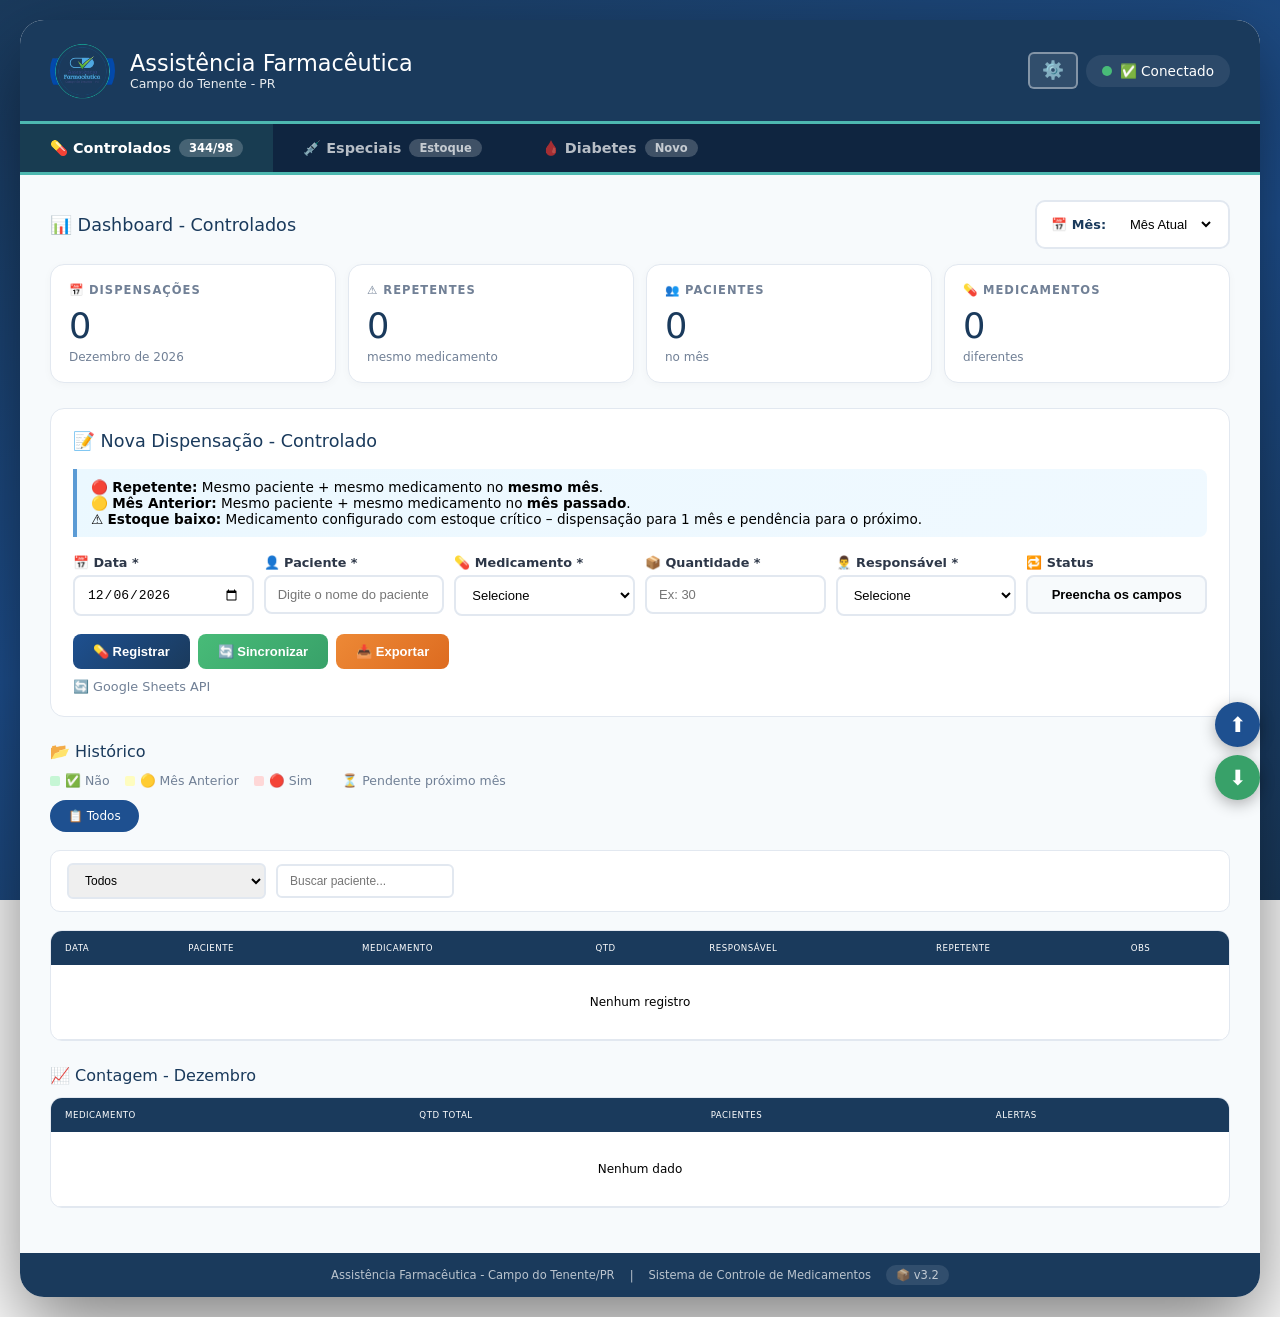
==== commit 6523d028: "Update version in index.html to v3.5.2" ====
--- a/index.html
+++ b/index.html
@@ -1,5 +1,5 @@
 <!--
-  Sistema: Assistência Farmacêutica v3.5.1
+  Sistema: Assistência Farmacêutica v3.5.2
   Unificado: Controlados + Especiais + Diabetes
   Aba Diabetes fixa no HTML.
 -->
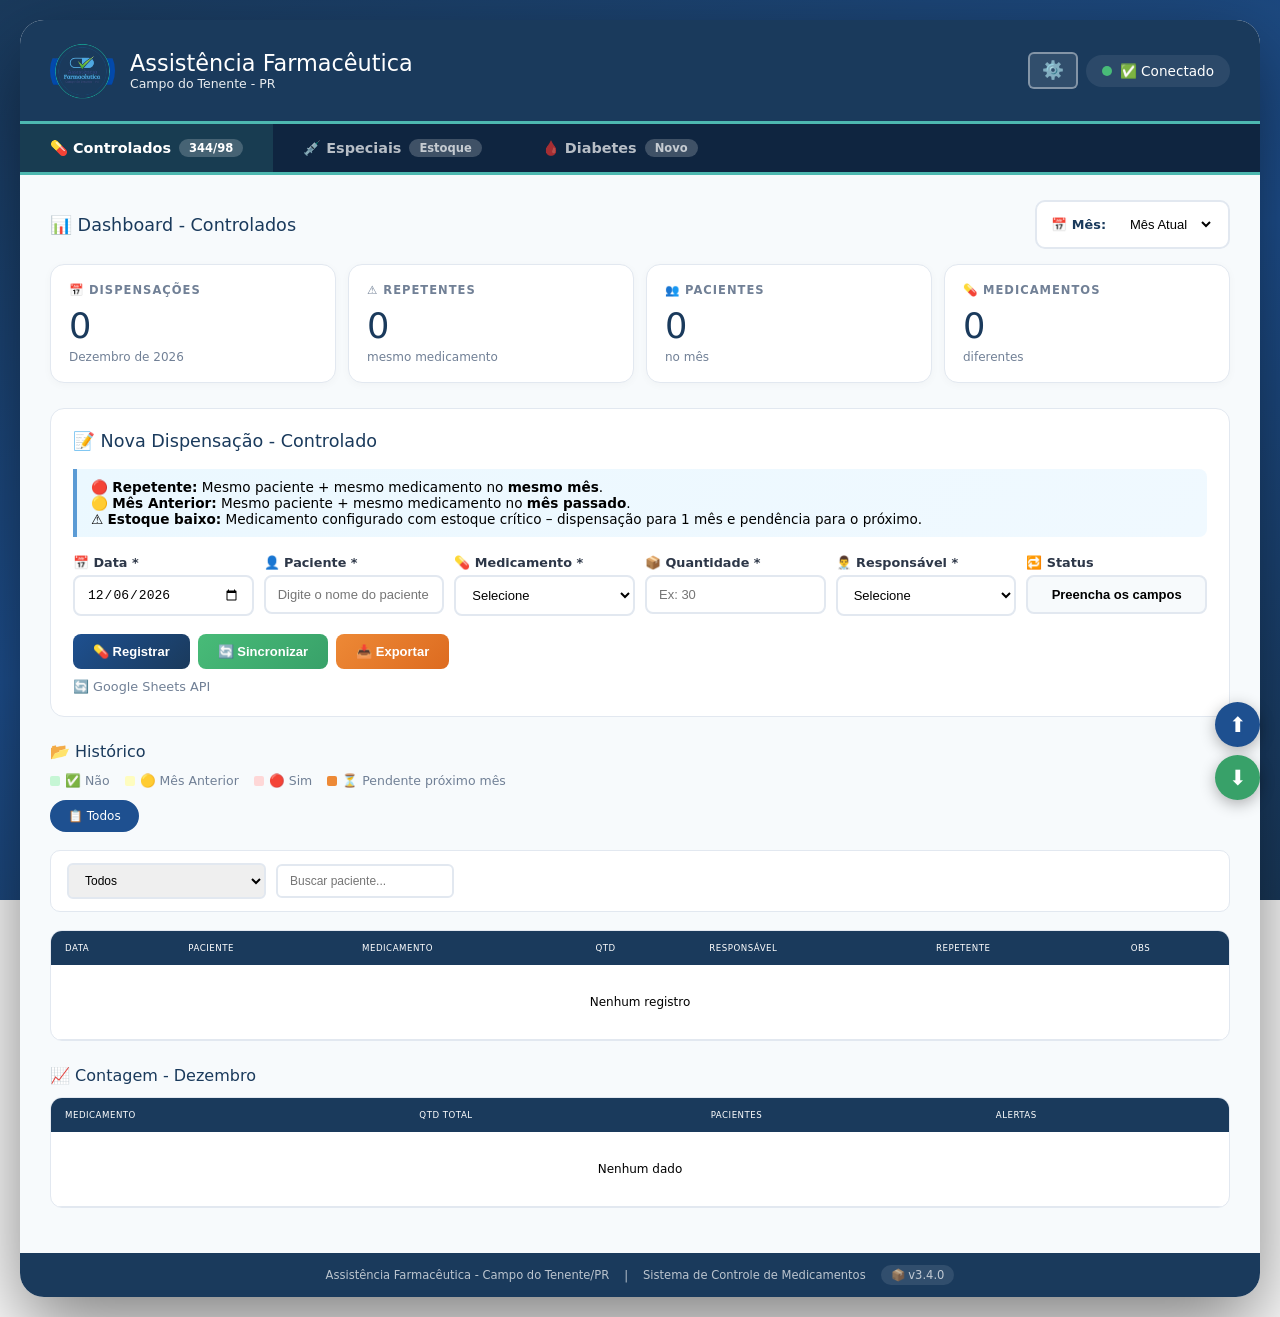
==== commit 2a7a3f98: "Update version and remove diabetes module from HTML" ====
--- a/index.html
+++ b/index.html
@@ -1,14 +1,13 @@
 <!--
-  Sistema: Assistência Farmacêutica v3.5.2
-  Unificado: Controlados + Especiais + Diabetes
-  Aba Diabetes fixa no HTML.
+  Sistema: Assistência Farmacêutica v3.4.0
+  Controlados + Especiais (sem Diabetes)
 -->
 <!DOCTYPE html>
 <html lang="pt-BR">
 <head>
     <meta charset="UTF-8">
     <meta name="viewport" content="width=device-width, initial-scale=1.0">
-    <title>Assistência Farmacêutica v3.2</title>
+    <title>Assistência Farmacêutica v3.4</title>
     <link rel="stylesheet" href="styles.css">
 </head>
 <body>
@@ -39,7 +38,6 @@
         <div class="nav-tabs">
             <div class="nav-tab active" onclick="trocarModulo('controlados')">💊 Controlados <span class="nav-tab-badge">344/98</span></div>
             <div class="nav-tab" onclick="trocarModulo('especiais')">💉 Especiais <span class="nav-tab-badge">Estoque</span></div>
-            <div class="nav-tab" onclick="trocarModulo('diabetes')">🩸 Diabetes <span class="nav-tab-badge">Novo</span></div>
         </div>
         
         <div class="content">
@@ -135,170 +133,14 @@
                 <div class="filter-bar"><select id="espFiltroMed" onchange="aplicarFiltrosEsp()"><option value="todos">Todos</option></select><input type="text" id="espFiltroPaciente" placeholder="Buscar paciente..." onkeyup="aplicarFiltrosEsp()"><span id="espResultCount" style="margin-left:auto;font-weight:500;color:var(--texto-claro);"></span></div>
                 <div class="table-wrapper"><table><thead><tr><th>Data</th><th>Paciente</th><th>Medicamento</th><th>Amp</th><th>Prescritor</th><th>Ciclo atual</th><th>EV</th></tr></thead><tbody id="espTabela"><tr><td colspan="7" style="text-align:center;padding:30px;">Carregando...</td></tr></tbody></table></div>
             </div>
-            
-            <!-- ===== MÓDULO DIABETES ===== -->
-            <div class="modulo" id="modulo-diabetes">
-                <div class="dashboard-header">
-                    <h2>📊 Dashboard - Diabetes</h2>
-                    <div class="mes-selector">
-                        <label>📅 Mês:</label>
-                        <select id="dashboardMesDiabetes" onchange="atualizarDashboardDiabetes()">
-                            <option value="atual">Mês Atual</option>
-                        </select>
-                    </div>
-                </div>
-                <div class="stats-grid">
-                    <div class="stat-card"><h3>📅 Dispensações</h3><div class="number" id="diabetesTotal">0</div><small id="diabetesMesLabel">Mês atual</small></div>
-                    <div class="stat-card"><h3>🩸 Pacientes</h3><div class="number" id="diabetesPacientes">0</div><small>atendidos</small></div>
-                    <div class="stat-card"><h3>📦 Itens</h3><div class="number" id="diabetesItens">0</div><small>dispensados</small></div>
-                    <div class="stat-card"><h3>🔄 Fila</h3><div class="number" id="diabetesFila">0</div><small>pendentes</small></div>
-                </div>
-
-                <!-- Cadastro de Paciente -->
-                <div class="form-section">
-                    <h2>👤 Cadastrar Paciente</h2>
-                    <div class="form-grid">
-                        <div class="form-group"><label>Nome *</label><input type="text" id="diabPacNome" placeholder="Nome completo" required></div>
-                        <div class="form-group"><label>Data de Nascimento *</label><input type="date" id="diabPacNasc" required></div>
-                        <div class="form-group"><label>ACS</label>
-                            <input type="text" id="diabPacACS" list="listaAcsOptions" placeholder="Agente de Saúde">
-                            <datalist id="listaAcsOptions"></datalist>
-                        </div>
-                        <div class="form-group"><label>Telefone</label><input type="tel" id="diabPacTel" placeholder="(XX) XXXX-XXXX"></div>
-                        <div class="form-group"><label>UBS</label>
-                            <input type="text" id="diabPacUBS" list="listaUbsOptions" placeholder="Unidade Básica">
-                            <datalist id="listaUbsOptions"></datalist>
-                        </div>
-                    </div>
-                    <button class="btn btn-primary" onclick="cadastrarPaciente()">💾 Salvar Paciente</button>
-                </div>
-
-                <!-- Dispensação Diabetes -->
-                <div class="form-section">
-                    <h2>📝 Nova Dispensação - Diabetes</h2>
-                    <div class="form-grid">
-                        <div class="form-group"><label>📅 Data *</label><input type="date" id="diabetesData" required></div>
-                        <div class="form-group">
-                            <label>👤 Paciente *</label>
-                            <input type="text" id="diabetesPaciente" placeholder="Digite o nome" list="listaPacientesDiabetes" required autocomplete="off">
-                            <datalist id="listaPacientesDiabetes"></datalist>
-                        </div>
-                        <div class="form-group"><label>📦 Tipo *</label>
-                            <select id="diabetesTipo" required onchange="atualizarItensDiabetes()">
-                                <option value="">Selecione</option>
-                                <option value="Canetas">Canetas</option>
-                                <option value="Refis">Refis</option>
-                                <option value="Insumos">Insumos</option>
-                            </select>
-                        </div>
-                        <div class="form-group"><label>🛒 Item *</label>
-                            <select id="diabetesItem" required><option value="">Selecione primeiro o Tipo</option></select>
-                        </div>
-                        <div class="form-group"><label>🔢 Quantidade *</label><input type="number" id="diabetesQuantidade" min="1" placeholder="Ex: 2" required></div>
-                        <div class="form-group"><label>📝 Observação</label><input type="text" id="diabetesObs" placeholder="Opcional"></div>
-                    </div>
-                    <div class="btn-group">
-                        <button class="btn btn-dia" onclick="registrarDiabetes()">🩸 Registrar</button>
-                        <button class="btn btn-success" onclick="sincronizarTudo()">🔄 Sincronizar</button>
-                    </div>
-                    <div class="sync-info" id="syncInfoDiabetes">🔄 Google Sheets API</div>
-                </div>
-
-                <h3 class="section-title">📂 Histórico - Diabetes</h3>
-                <div class="month-tabs" id="diabetesMonthTabs">
-                    <div class="month-tab active" onclick="filtrarDiabetesMes('todos')">📋 Todos</div>
-                </div>
-                <div class="filter-bar">
-                    <select id="diabetesFiltroTipo" onchange="aplicarFiltrosDiabetes()">
-                        <option value="todos">Todos os Tipos</option>
-                        <option value="Canetas">Canetas</option>
-                        <option value="Refis">Refis</option>
-                        <option value="Insumos">Insumos</option>
-                    </select>
-                    <input type="text" id="diabetesFiltroPaciente" placeholder="Buscar paciente..." onkeyup="aplicarFiltrosDiabetes()">
-                    <span id="diabetesResultCount" style="margin-left:auto;font-weight:500;color:var(--texto-claro);"></span>
-                </div>
-                <div class="table-wrapper">
-                    <table>
-                        <thead><tr><th>Data</th><th>Paciente</th><th>Tipo</th><th>Item</th><th>Qtd</th><th>Obs</th></tr></thead>
-                        <tbody id="diabetesTabela"><tr><td colspan="6" style="text-align:center;padding:30px;">Carregando...</td></tr></tbody>
-                    </table>
-                </div>
-            </div>
-            <!-- FIM DIABETES -->
         </div>
         
-        <div class="footer"><span>Assistência Farmacêutica - Campo do Tenente/PR</span><span>|</span><span>Sistema de Controle de Medicamentos</span><span class="footer-version">📦 v3.2</span></div>
+        <div class="footer"><span>Assistência Farmacêutica - Campo do Tenente/PR</span><span>|</span><span>Sistema de Controle de Medicamentos</span><span class="footer-version">📦 v3.4.0</span></div>
     </div>
     
     <!-- MODAIS -->
-    <div id="modalEntradaEstoque" class="modal">
-        <div class="modal-content" style="max-width:450px;">
-            <h3 style="margin-bottom:12px;">📥 Entrada de Estoque</h3>
-            <div class="form-grid">
-                <div class="form-group"><label>💉 Medicamento</label><select id="entradaMedicamento"><option value="">Selecione</option></select></div>
-                <div class="form-group"><label>📦 Quantidade</label><input type="number" id="entradaQuantidade" min="1" placeholder="Ex: 50"></div>
-            </div>
-            <div class="btn-group" style="margin-top:15px;">
-                <button class="btn btn-success" onclick="registrarEntradaEstoque()">📥 Registrar</button>
-                <button class="btn" onclick="fecharModal('modalEntradaEstoque')" style="background:#a0aec0;color:white;">Cancelar</button>
-            </div>
-        </div>
-    </div>
-    
-    <div id="modalConfig" class="modal">
-        <div class="modal-content">
-            <h3 style="margin-bottom:12px;color:var(--azul-escuro);">⚙️ Painel de Configurações</h3>
-            <p style="font-size:0.8em;color:var(--texto-claro);margin-bottom:15px;">📦 v<span id="configVersao"></span> | 🔐 Google Sheets API | 💾 Dados locais</p>
-            <div class="config-tabs">
-                <div class="config-tab active" onclick="trocarConfigTab('medicamentos')">💊 Medicamentos</div>
-                <div class="config-tab" onclick="trocarConfigTab('limites')">📊 Limites</div>
-                <div class="config-tab" onclick="trocarConfigTab('backup')">💾 Backup</div>
-                <div class="config-tab" onclick="trocarConfigTab('sobre')">ℹ️ Sobre</div>
-                <div class="config-tab" onclick="trocarConfigTab('estoque')">📦 Estoque</div>
-                <div class="config-tab" onclick="trocarConfigTab('diabetes-opcoes')">🩸 Diabetes</div>
-            </div>
-            <div class="config-panel active" id="configPanel-medicamentos">
-                <div class="config-section"><h4>💊 Controlados</h4><textarea id="cfgMedsCtrl" rows="10" style="width:100%;padding:8px;border:2px solid #e2e8f0;border-radius:8px;font-size:12px;"></textarea></div>
-                <div class="config-section"><h4>👨‍⚕️ Responsáveis</h4><textarea id="cfgResps" rows="3" style="width:100%;padding:8px;border:2px solid #e2e8f0;border-radius:8px;font-size:12px;"></textarea></div>
-                <div class="config-section"><h4>💉 Especiais</h4><textarea id="cfgMedsEsp" rows="3" style="width:100%;padding:8px;border:2px solid #e2e8f0;border-radius:8px;font-size:12px;"></textarea></div>
-                <button class="btn btn-primary" onclick="salvarConfigMedicamentos()">💾 Salvar</button>
-            </div>
-            <div class="config-panel" id="configPanel-limites">
-                <div class="config-section"><h4>📦 Limites de Estoque</h4><div class="config-row"><div><label>🔴 Crítico (≤)</label><input type="number" id="cfgEstoqueCritico" min="0" value="5"></div><div><label>🟡 Baixo (≤)</label><input type="number" id="cfgEstoqueBaixo" min="0" value="15"></div></div></div>
-                <button class="btn btn-primary" onclick="salvarConfigLimites()">💾 Salvar</button>
-            </div>
-            <div class="config-panel" id="configPanel-backup">
-                <div class="config-section"><h4>💾 Exportar/Importar</h4><p class="config-info">Exporte configurações para arquivo.</p><div style="display:flex;gap:8px;"><button class="btn btn-info btn-sm" onclick="exportarConfig()">📥 Exportar</button><button class="btn btn-outline btn-sm" onclick="document.getElementById('importConfigFile').click()">📤 Importar</button><input type="file" id="importConfigFile" accept=".json" style="display:none;" onchange="importarConfig(event)"></div></div>
-                <div class="config-section"><h4>🔄 Resetar</h4><p class="config-info" style="color:var(--danger);">Apaga dados locais.</p><button class="btn btn-danger btn-sm" onclick="resetarDadosLocais()">🗑️ Limpar</button></div>
-            </div>
-            <div class="config-panel" id="configPanel-sobre">
-                <div class="config-section"><h4>ℹ️ Sobre</h4><p style="font-size:0.85em;line-height:1.6;"><strong>Assistência Farmacêutica</strong><br>Campo do Tenente - PR<br><br><strong>Versão:</strong> <span id="configVersaoSobre"></span><br><strong>Módulos:</strong> Controlados + Especiais + Diabetes<br><strong>Conexão:</strong> Google Sheets API<br><br>✅ Registro de dispensações<br>✅ Detecção de repetentes<br>✅ Controle de estoque<br>✅ Dashboard mensal<br>✅ Exportação CSV<br>✅ Painel de configurações</p></div>
-            </div>
-            <div class="config-panel" id="configPanel-estoque">
-                <div class="config-section">
-                    <h4>💊 Medicamentos com Estoque Baixo (Controlados)</h4>
-                    <p class="config-info">Liste um medicamento por linha. Ao dispensar, será marcado como "Pendente próximo mês".</p>
-                    <textarea id="cfgEstoqueBaixoCtrl" rows="6" style="width:100%;padding:8px;border:2px solid #e2e8f0;border-radius:8px;font-size:12px;"></textarea>
-                    <button class="btn btn-primary btn-sm" onclick="salvarConfigEstoqueBaixo()" style="margin-top:8px;">💾 Salvar</button>
-                </div>
-            </div>
-            <div class="config-panel" id="configPanel-diabetes-opcoes">
-                <div class="config-section">
-                    <h4>👥 Opções de ACS</h4>
-                    <p class="config-info">Liste um ACS por linha. Serão usados nos cadastros e dispensações.</p>
-                    <textarea id="cfgAcsOptions" rows="4" style="width:100%;padding:8px;border:2px solid #e2e8f0;border-radius:8px;font-size:12px;"></textarea>
-                </div>
-                <div class="config-section">
-                    <h4>🏥 Opções de UBS</h4>
-                    <p class="config-info">Liste uma UBS por linha.</p>
-                    <textarea id="cfgUbsOptions" rows="4" style="width:100%;padding:8px;border:2px solid #e2e8f0;border-radius:8px;font-size:12px;"></textarea>
-                </div>
-                <button class="btn btn-primary" onclick="salvarConfigDiabetesOpcoes()">💾 Salvar</button>
-            </div>
-            <div style="margin-top:15px;text-align:right;"><button class="btn" onclick="fecharModal('modalConfig')" style="background:#a0aec0;color:white;">Fechar</button></div>
-        </div>
-    </div>
+    <div id="modalEntradaEstoque" class="modal">...</div>
+    <div id="modalConfig" class="modal">...</div>
 
     <script src="scripts.js"></script>
 </body>
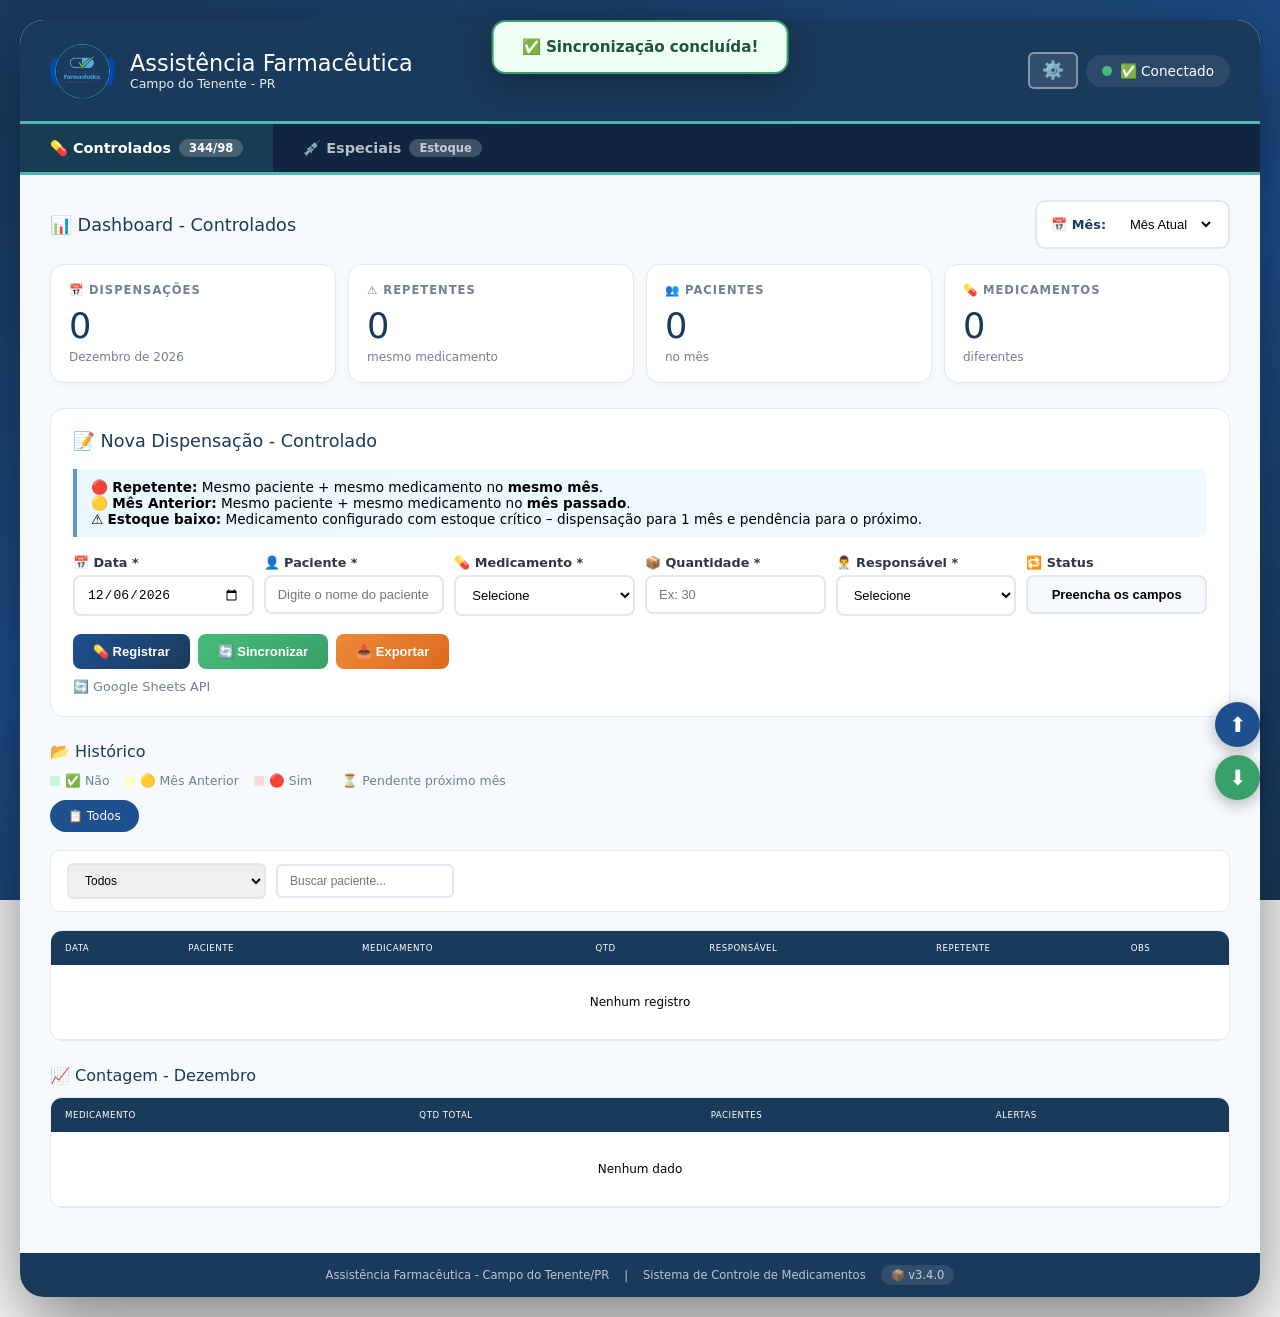
==== commit be3667c2: "Refactor modal structure and improve layout" ====
--- a/index.html
+++ b/index.html
@@ -138,9 +138,60 @@
         <div class="footer"><span>Assistência Farmacêutica - Campo do Tenente/PR</span><span>|</span><span>Sistema de Controle de Medicamentos</span><span class="footer-version">📦 v3.4.0</span></div>
     </div>
     
-    <!-- MODAIS -->
-    <div id="modalEntradaEstoque" class="modal">...</div>
-    <div id="modalConfig" class="modal">...</div>
+    <!-- ===== MODAIS ===== -->
+    <div id="modalEntradaEstoque" class="modal">
+        <div class="modal-content" style="max-width:450px;">
+            <h3 style="margin-bottom:12px;">📥 Entrada de Estoque</h3>
+            <div class="form-grid">
+                <div class="form-group"><label>💉 Medicamento</label><select id="entradaMedicamento"><option value="">Selecione</option></select></div>
+                <div class="form-group"><label>📦 Quantidade</label><input type="number" id="entradaQuantidade" min="1" placeholder="Ex: 50"></div>
+            </div>
+            <div class="btn-group" style="margin-top:15px;">
+                <button class="btn btn-success" onclick="registrarEntradaEstoque()">📥 Registrar</button>
+                <button class="btn" onclick="fecharModal('modalEntradaEstoque')" style="background:#a0aec0;color:white;">Cancelar</button>
+            </div>
+        </div>
+    </div>
+    
+    <div id="modalConfig" class="modal">
+        <div class="modal-content">
+            <h3 style="margin-bottom:12px;color:var(--azul-escuro);">⚙️ Painel de Configurações</h3>
+            <p style="font-size:0.8em;color:var(--texto-claro);margin-bottom:15px;">📦 v<span id="configVersao"></span> | 🔐 Google Sheets API | 💾 Dados locais</p>
+            <div class="config-tabs">
+                <div class="config-tab active" onclick="trocarConfigTab('medicamentos')">💊 Medicamentos</div>
+                <div class="config-tab" onclick="trocarConfigTab('limites')">📊 Limites</div>
+                <div class="config-tab" onclick="trocarConfigTab('backup')">💾 Backup</div>
+                <div class="config-tab" onclick="trocarConfigTab('sobre')">ℹ️ Sobre</div>
+                <div class="config-tab" onclick="trocarConfigTab('estoque')">📦 Estoque</div>
+            </div>
+            <div class="config-panel active" id="configPanel-medicamentos">
+                <div class="config-section"><h4>💊 Controlados</h4><textarea id="cfgMedsCtrl" rows="10" style="width:100%;padding:8px;border:2px solid #e2e8f0;border-radius:8px;font-size:12px;"></textarea></div>
+                <div class="config-section"><h4>👨‍⚕️ Responsáveis</h4><textarea id="cfgResps" rows="3" style="width:100%;padding:8px;border:2px solid #e2e8f0;border-radius:8px;font-size:12px;"></textarea></div>
+                <div class="config-section"><h4>💉 Especiais</h4><textarea id="cfgMedsEsp" rows="3" style="width:100%;padding:8px;border:2px solid #e2e8f0;border-radius:8px;font-size:12px;"></textarea></div>
+                <button class="btn btn-primary" onclick="salvarConfigMedicamentos()">💾 Salvar</button>
+            </div>
+            <div class="config-panel" id="configPanel-limites">
+                <div class="config-section"><h4>📦 Limites de Estoque</h4><div class="config-row"><div><label>🔴 Crítico (≤)</label><input type="number" id="cfgEstoqueCritico" min="0" value="5"></div><div><label>🟡 Baixo (≤)</label><input type="number" id="cfgEstoqueBaixo" min="0" value="15"></div></div></div>
+                <button class="btn btn-primary" onclick="salvarConfigLimites()">💾 Salvar</button>
+            </div>
+            <div class="config-panel" id="configPanel-backup">
+                <div class="config-section"><h4>💾 Exportar/Importar</h4><p class="config-info">Exporte configurações para arquivo.</p><div style="display:flex;gap:8px;"><button class="btn btn-info btn-sm" onclick="exportarConfig()">📥 Exportar</button><button class="btn btn-outline btn-sm" onclick="document.getElementById('importConfigFile').click()">📤 Importar</button><input type="file" id="importConfigFile" accept=".json" style="display:none;" onchange="importarConfig(event)"></div></div>
+                <div class="config-section"><h4>🔄 Resetar</h4><p class="config-info" style="color:var(--danger);">Apaga dados locais.</p><button class="btn btn-danger btn-sm" onclick="resetarDadosLocais()">🗑️ Limpar</button></div>
+            </div>
+            <div class="config-panel" id="configPanel-sobre">
+                <div class="config-section"><h4>ℹ️ Sobre</h4><p style="font-size:0.85em;line-height:1.6;"><strong>Assistência Farmacêutica</strong><br>Campo do Tenente - PR<br><br><strong>Versão:</strong> <span id="configVersaoSobre"></span><br><strong>Módulos:</strong> Controlados + Especiais<br><strong>Conexão:</strong> Google Sheets API<br><br>✅ Registro de dispensações<br>✅ Detecção de repetentes<br>✅ Controle de estoque<br>✅ Dashboard mensal<br>✅ Exportação CSV<br>✅ Painel de configurações</p></div>
+            </div>
+            <div class="config-panel" id="configPanel-estoque">
+                <div class="config-section">
+                    <h4>💊 Medicamentos com Estoque Baixo (Controlados)</h4>
+                    <p class="config-info">Liste um medicamento por linha. Ao dispensar, será marcado como "Pendente próximo mês".</p>
+                    <textarea id="cfgEstoqueBaixoCtrl" rows="6" style="width:100%;padding:8px;border:2px solid #e2e8f0;border-radius:8px;font-size:12px;"></textarea>
+                    <button class="btn btn-primary btn-sm" onclick="salvarConfigEstoqueBaixo()" style="margin-top:8px;">💾 Salvar</button>
+                </div>
+            </div>
+            <div style="margin-top:15px;text-align:right;"><button class="btn" onclick="fecharModal('modalConfig')" style="background:#a0aec0;color:white;">Fechar</button></div>
+        </div>
+    </div>
 
     <script src="scripts.js"></script>
 </body>
